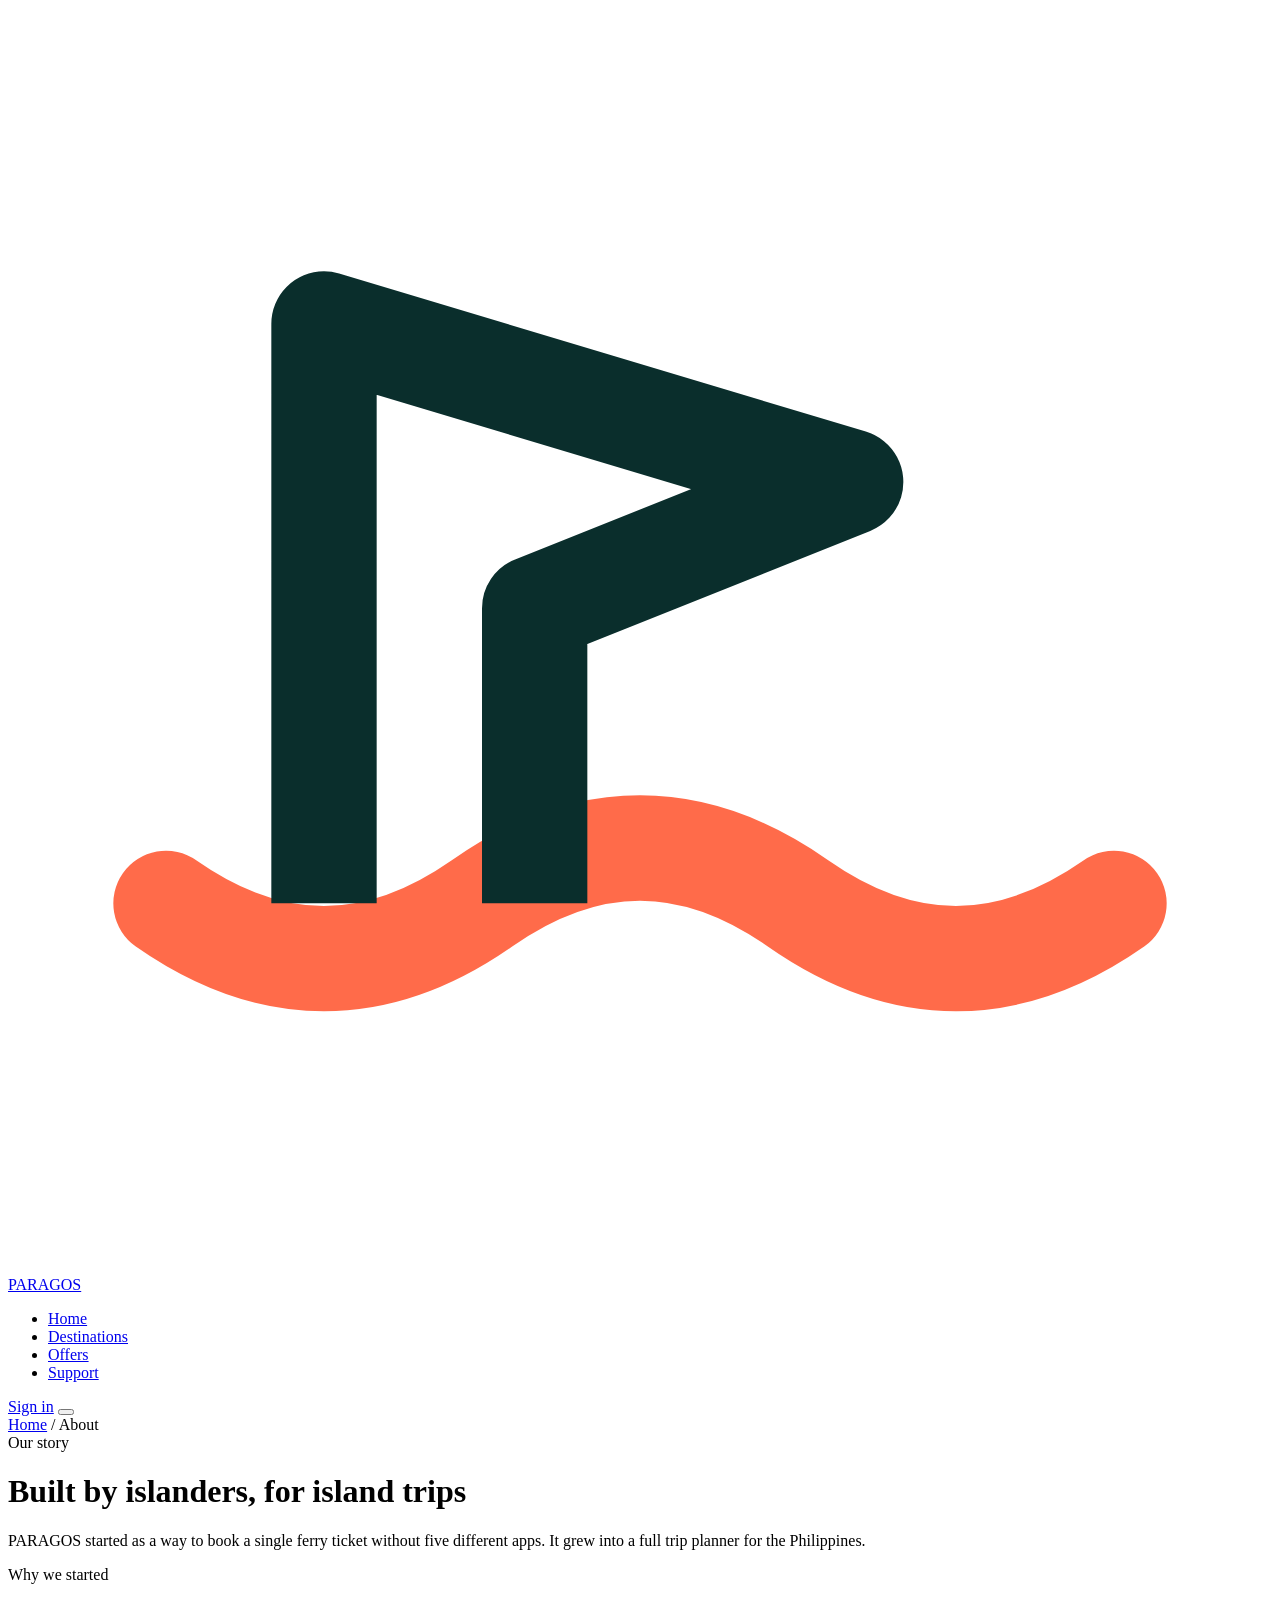
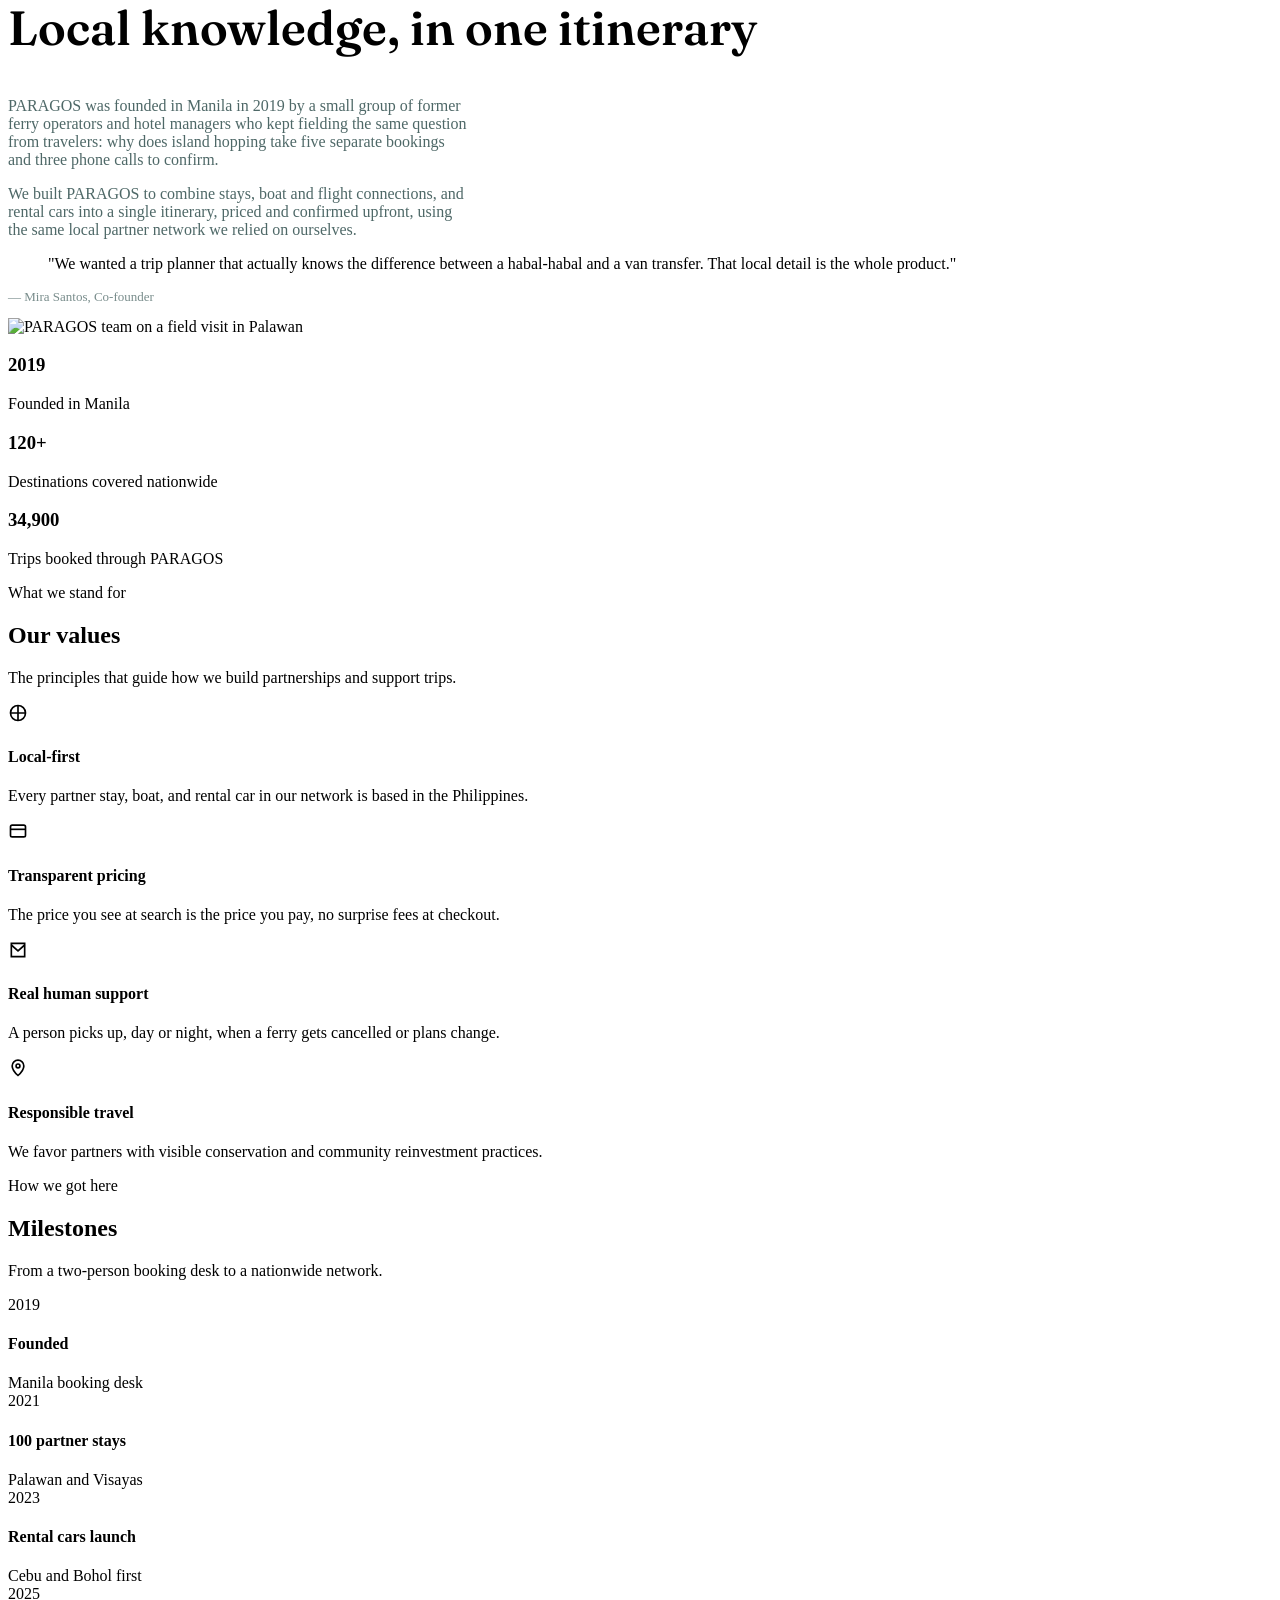
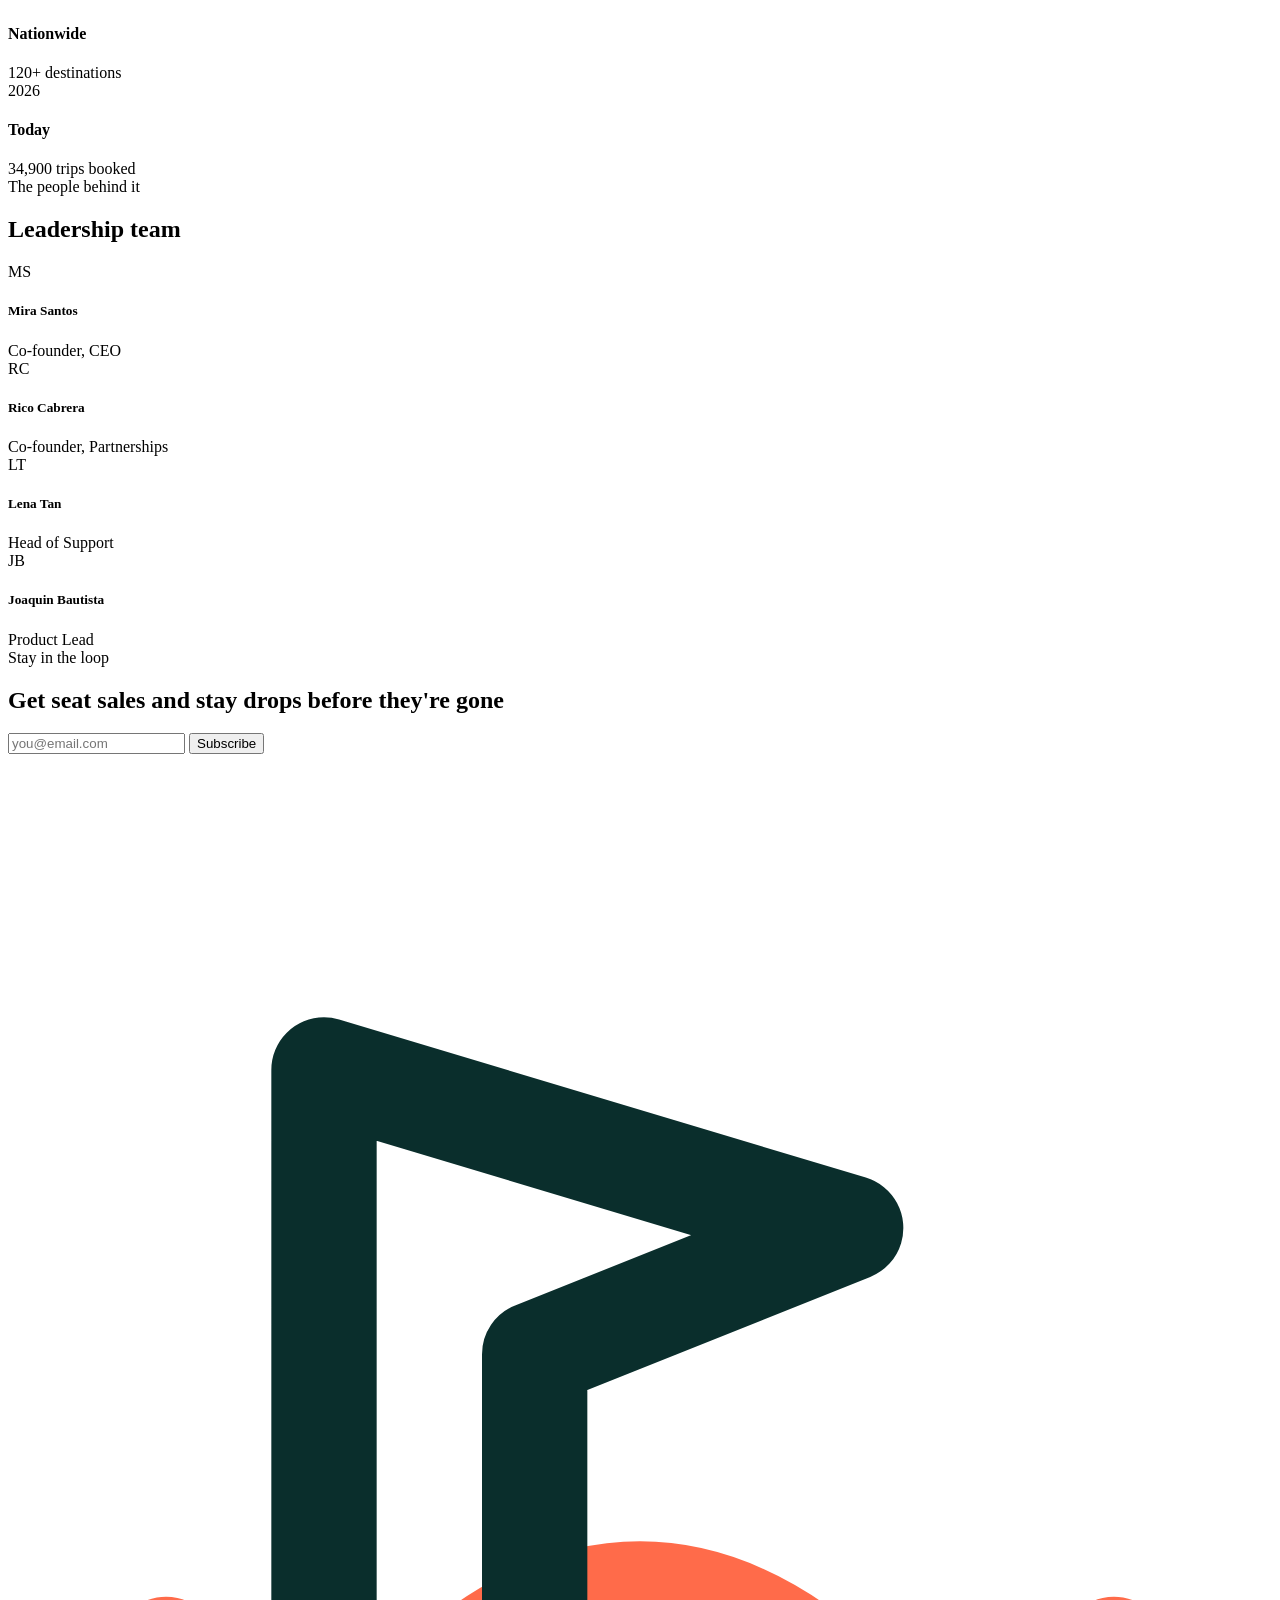
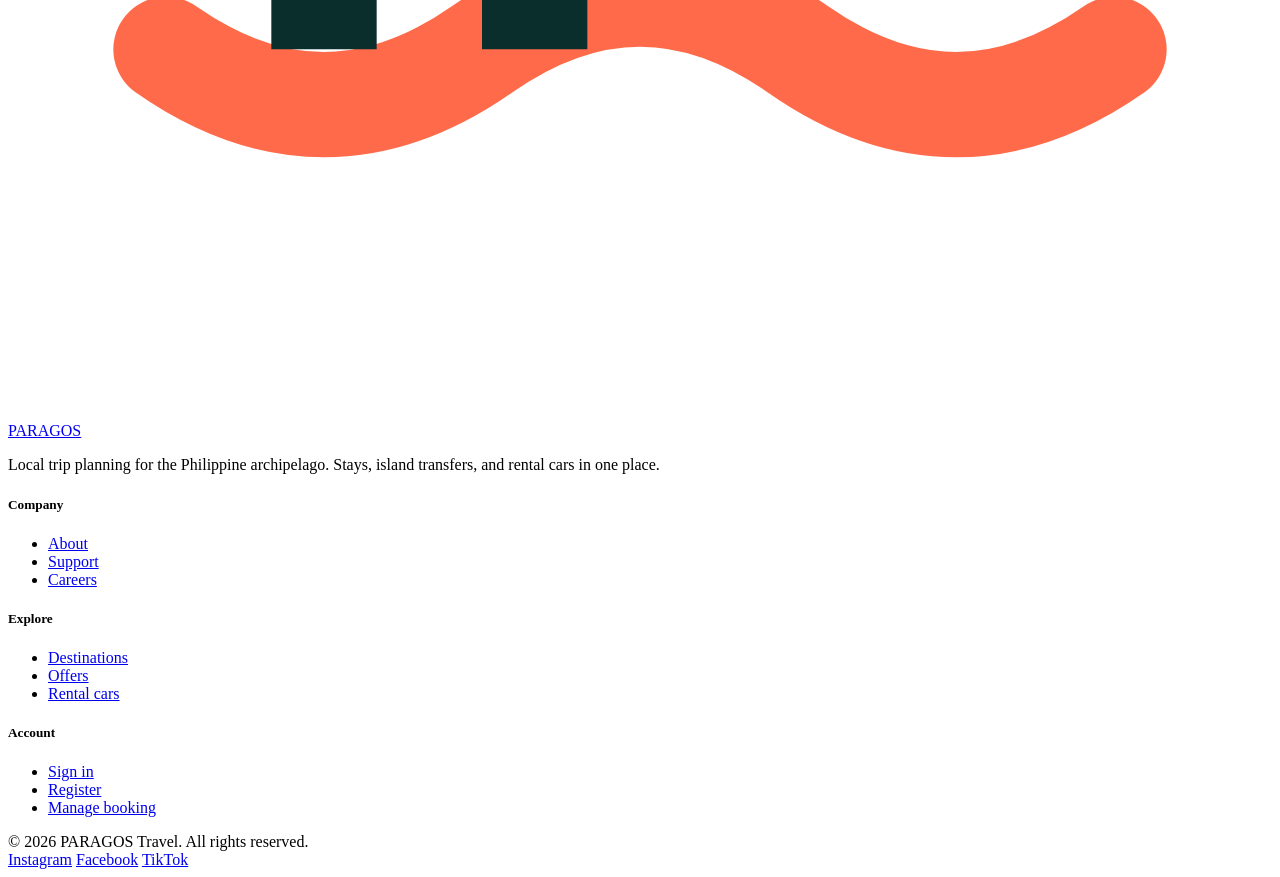
==== about.html @ a64292ff "Add files via upload" ====
<!DOCTYPE html>
<html lang="en">
<head>
<meta charset="UTF-8">
<meta name="viewport" content="width=device-width, initial-scale=1.0">
<title>About — PARAGOS</title>
<link rel="preconnect" href="https://fonts.googleapis.com">
<link rel="preconnect" href="https://fonts.gstatic.com" crossorigin>
<link href="https://fonts.googleapis.com/css2?family=Fraunces:ital,wght@0,400;0,600;0,900;1,500&family=Inter:wght@400;500;600;700&family=IBM+Plex+Mono:wght@400;500&display=swap" rel="stylesheet">
<link rel="stylesheet" href="assets/style.css">
<link rel="stylesheet" href="assets/pages.css">
</head>
<body>

<nav class="navbar">
  <a href="index.html" class="logo">
    <svg viewBox="0 0 24 24" fill="none"><path d="M3 17c2 1.4 4 1.4 6 0s4-1.4 6 0 4 1.4 6 0" stroke="#FF6B4A" stroke-width="2" stroke-linecap="round"/><path d="M6 17V6l10 3-6 2.4V17" stroke="#0A2E2C" stroke-width="2" stroke-linejoin="round"/></svg>
    PARAGOS
  </a>
  <ul class="nav-links">
    <li><a href="index.html">Home</a></li>
    <li><a href="destinations.html">Destinations</a></li>
    <li><a href="offers.html">Offers</a></li>
    <li><a href="support.html">Support</a></li>
  </ul>
  <div class="nav-cta">
    <a href="signin.html" class="btn btn-ghost">Sign in</a>
    <button class="nav-toggle" aria-label="Open menu"><span></span><span></span><span></span></button>
  </div>
</nav>

<header class="page-header">
  <div class="page-header-inner">
    <div class="breadcrumb"><a href="index.html">Home</a> / About</div>
    <div class="eyebrow">Our story</div>
    <h1>Built by islanders, for island trips</h1>
    <p>PARAGOS started as a way to book a single ferry ticket without five different apps. It grew into a full trip planner for the Philippines.</p>
  </div>
</header>

<section class="section">
  <div class="split">
    <div>
      <div class="eyebrow">Why we started</div>
      <h2 style="font-family:'Fraunces',serif;font-weight:600;font-size:clamp(32px,4vw,48px);margin-top:14px;">Local knowledge, in one itinerary</h2>
      <p style="margin-top:16px;color:rgba(10,46,44,0.72);max-width:460px;">PARAGOS was founded in Manila in 2019 by a small group of former ferry operators and hotel managers who kept fielding the same question from travelers: why does island hopping take five separate bookings and three phone calls to confirm.</p>
      <p style="margin-top:14px;color:rgba(10,46,44,0.72);max-width:460px;">We built PARAGOS to combine stays, boat and flight connections, and rental cars into a single itinerary, priced and confirmed upfront, using the same local partner network we relied on ourselves.</p>
      <blockquote class="story-quote">"We wanted a trip planner that actually knows the difference between a habal-habal and a van transfer. That local detail is the whole product."</blockquote>
      <p style="margin-top:14px;font-size:13px;color:rgba(10,46,44,0.55);">— Mira Santos, Co-founder</p>
    </div>
    <img src="https://picsum.photos/seed/paragos-team/700/850" alt="PARAGOS team on a field visit in Palawan">
  </div>
</section>

<section class="stats-strip">
  <div class="stat"><h3>2019</h3><p>Founded in Manila</p></div>
  <div class="stat"><h3>120+</h3><p>Destinations covered nationwide</p></div>
  <div class="stat"><h3>34,900</h3><p>Trips booked through PARAGOS</p></div>
</section>

<section class="section">
  <div class="section-head">
    <div class="eyebrow">What we stand for</div>
    <h2>Our values</h2>
    <p>The principles that guide how we build partnerships and support trips.</p>
  </div>
  <div class="support-grid">
    <div class="support-card">
      <div class="icon"><svg width="20" height="20" viewBox="0 0 24 24" fill="none"><circle cx="12" cy="12" r="9" stroke="currentColor" stroke-width="2"/><path d="M12 3v18M3 12h18" stroke="currentColor" stroke-width="2"/></svg></div>
      <h4>Local-first</h4>
      <p>Every partner stay, boat, and rental car in our network is based in the Philippines.</p>
    </div>
    <div class="support-card">
      <div class="icon"><svg width="20" height="20" viewBox="0 0 24 24" fill="none"><rect x="3" y="5" width="18" height="14" rx="2" stroke="currentColor" stroke-width="2"/><path d="M3 10h18" stroke="currentColor" stroke-width="2"/></svg></div>
      <h4>Transparent pricing</h4>
      <p>The price you see at search is the price you pay, no surprise fees at checkout.</p>
    </div>
    <div class="support-card">
      <div class="icon"><svg width="20" height="20" viewBox="0 0 24 24" fill="none"><path d="M4 4h16v16H4V4Z" stroke="currentColor" stroke-width="2"/><path d="M4 6l8 7 8-7" stroke="currentColor" stroke-width="2"/></svg></div>
      <h4>Real human support</h4>
      <p>A person picks up, day or night, when a ferry gets cancelled or plans change.</p>
    </div>
    <div class="support-card">
      <div class="icon"><svg width="20" height="20" viewBox="0 0 24 24" fill="none"><path d="M12 21s7-6.3 7-11.5A7 7 0 0 0 5 9.5C5 14.7 12 21 12 21Z" stroke="currentColor" stroke-width="2"/><circle cx="12" cy="9.5" r="2.3" stroke="currentColor" stroke-width="2"/></svg></div>
      <h4>Responsible travel</h4>
      <p>We favor partners with visible conservation and community reinvestment practices.</p>
    </div>
  </div>
</section>

<section class="section route-section">
  <div class="section-head">
    <div class="eyebrow">How we got here</div>
    <h2>Milestones</h2>
    <p>From a two-person booking desk to a nationwide network.</p>
  </div>
  <div class="route-strip">
    <div class="route-stop">
      <span class="code">2019</span>
      <div class="route-dot"></div>
      <h4>Founded</h4>
      <span>Manila booking desk</span>
    </div>
    <div class="route-line"></div>
    <div class="route-stop">
      <span class="code">2021</span>
      <div class="route-dot"></div>
      <h4>100 partner stays</h4>
      <span>Palawan and Visayas</span>
    </div>
    <div class="route-line"></div>
    <div class="route-stop">
      <span class="code">2023</span>
      <div class="route-dot"></div>
      <h4>Rental cars launch</h4>
      <span>Cebu and Bohol first</span>
    </div>
    <div class="route-line"></div>
    <div class="route-stop">
      <span class="code">2025</span>
      <div class="route-dot"></div>
      <h4>Nationwide</h4>
      <span>120+ destinations</span>
    </div>
    <div class="route-line"></div>
    <div class="route-stop">
      <span class="code">2026</span>
      <div class="route-dot"></div>
      <h4>Today</h4>
      <span>34,900 trips booked</span>
    </div>
  </div>
</section>

<section class="section">
  <div class="section-head">
    <div class="eyebrow">The people behind it</div>
    <h2>Leadership team</h2>
  </div>
  <div class="team-grid">
    <div class="team-card">
      <div class="team-avatar">MS</div>
      <h5>Mira Santos</h5>
      <span>Co-founder, CEO</span>
    </div>
    <div class="team-card">
      <div class="team-avatar">RC</div>
      <h5>Rico Cabrera</h5>
      <span>Co-founder, Partnerships</span>
    </div>
    <div class="team-card">
      <div class="team-avatar">LT</div>
      <h5>Lena Tan</h5>
      <span>Head of Support</span>
    </div>
    <div class="team-card">
      <div class="team-avatar">JB</div>
      <h5>Joaquin Bautista</h5>
      <span>Product Lead</span>
    </div>
  </div>
</section>

<section class="section" style="padding-top:0;">
  <div class="newsletter">
    <div class="eyebrow">Stay in the loop</div>
    <h2>Get seat sales and stay drops before they're gone</h2>
    <form class="newsletter-form">
      <input type="email" placeholder="you@email.com" required>
      <button class="btn btn-coral" type="submit">Subscribe</button>
    </form>
  </div>
</section>

<footer>
  <div class="footer-top">
    <div class="footer-brand">
      <a href="index.html" class="logo">
        <svg viewBox="0 0 24 24" fill="none"><path d="M3 17c2 1.4 4 1.4 6 0s4-1.4 6 0 4 1.4 6 0" stroke="#FF6B4A" stroke-width="2" stroke-linecap="round"/><path d="M6 17V6l10 3-6 2.4V17" stroke="#0A2E2C" stroke-width="2" stroke-linejoin="round"/></svg>
        PARAGOS
      </a>
      <p>Local trip planning for the Philippine archipelago. Stays, island transfers, and rental cars in one place.</p>
    </div>
    <div class="footer-col">
      <h5>Company</h5>
      <ul>
        <li><a href="about.html">About</a></li>
        <li><a href="support.html">Support</a></li>
        <li><a href="#">Careers</a></li>
      </ul>
    </div>
    <div class="footer-col">
      <h5>Explore</h5>
      <ul>
        <li><a href="destinations.html">Destinations</a></li>
        <li><a href="offers.html">Offers</a></li>
        <li><a href="#">Rental cars</a></li>
      </ul>
    </div>
    <div class="footer-col">
      <h5>Account</h5>
      <ul>
        <li><a href="signin.html">Sign in</a></li>
        <li><a href="register.html">Register</a></li>
        <li><a href="#">Manage booking</a></li>
      </ul>
    </div>
  </div>
  <div class="footer-bottom">
    <span>© 2026 PARAGOS Travel. All rights reserved.</span>
    <div class="socials">
      <a href="#">Instagram</a>
      <a href="#">Facebook</a>
      <a href="#">TikTok</a>
    </div>
  </div>
</footer>

<script src="assets/main.js"></script>

</body>
</html>
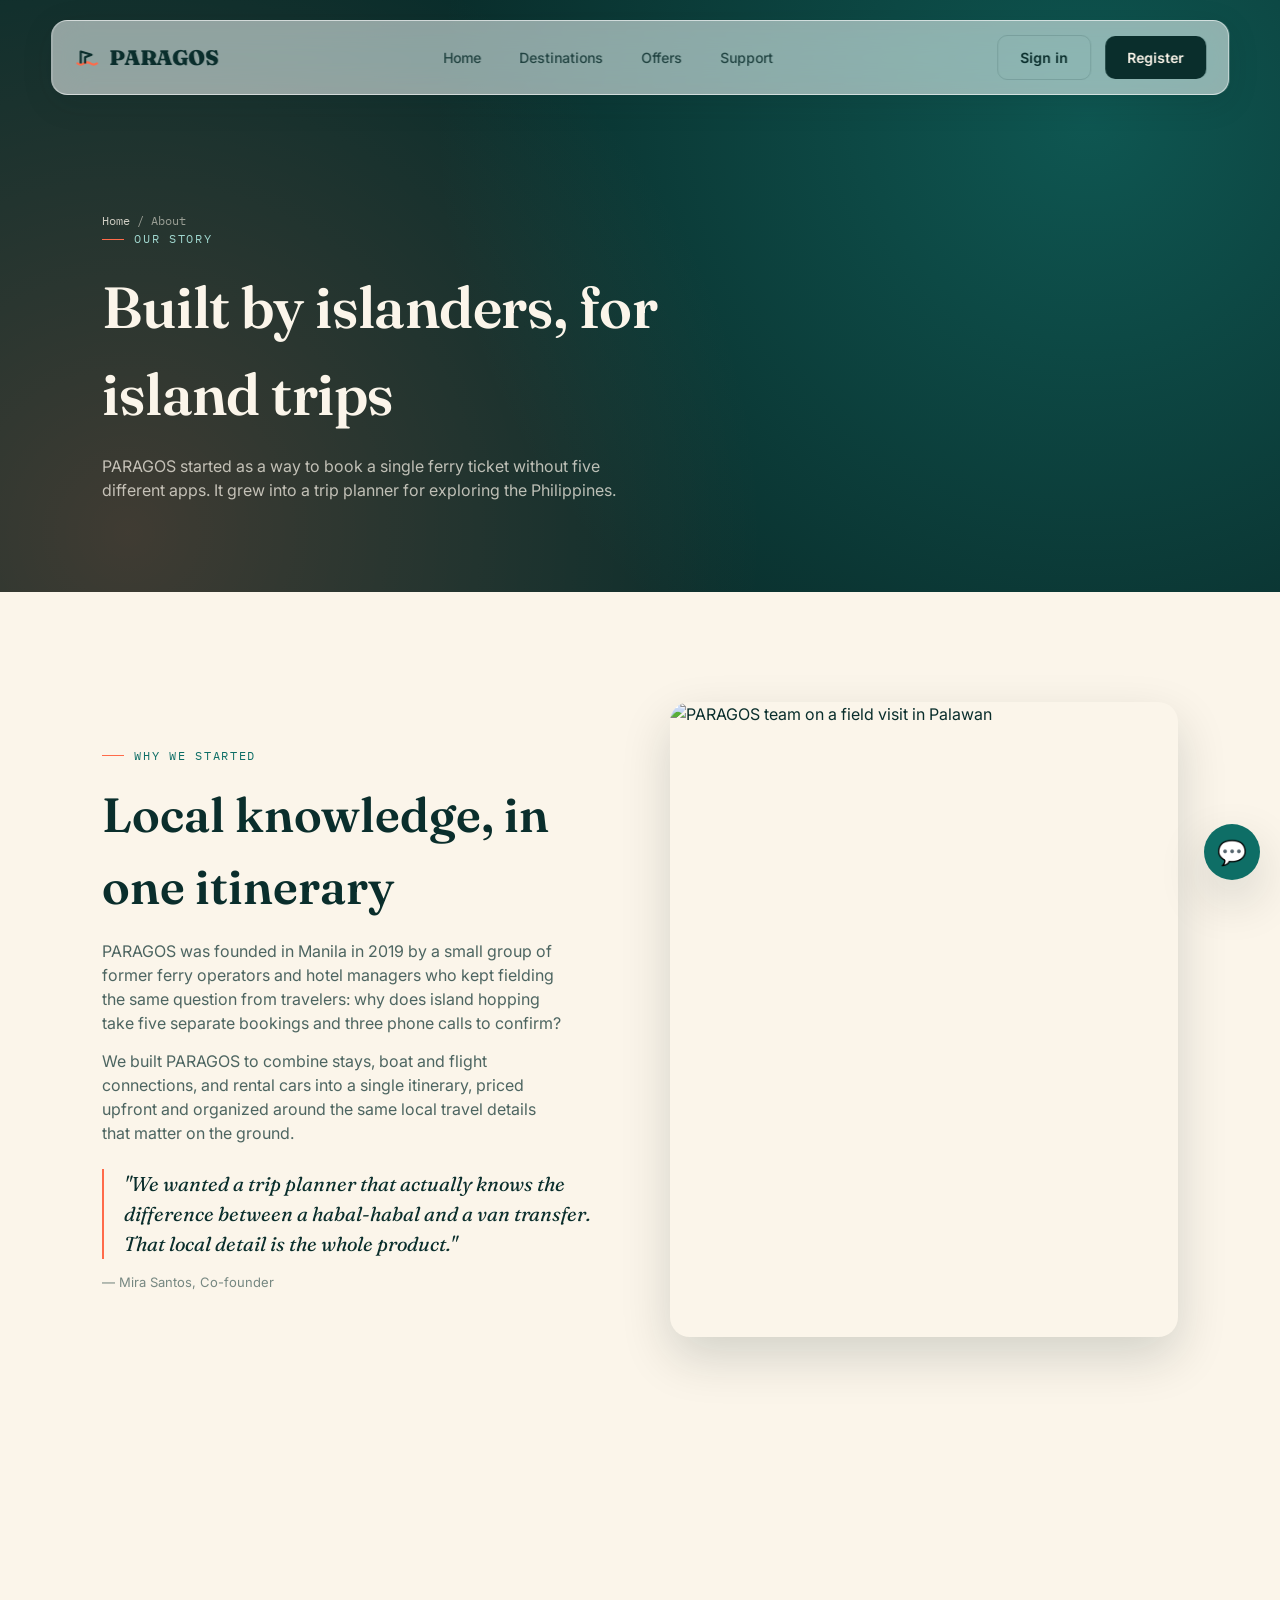
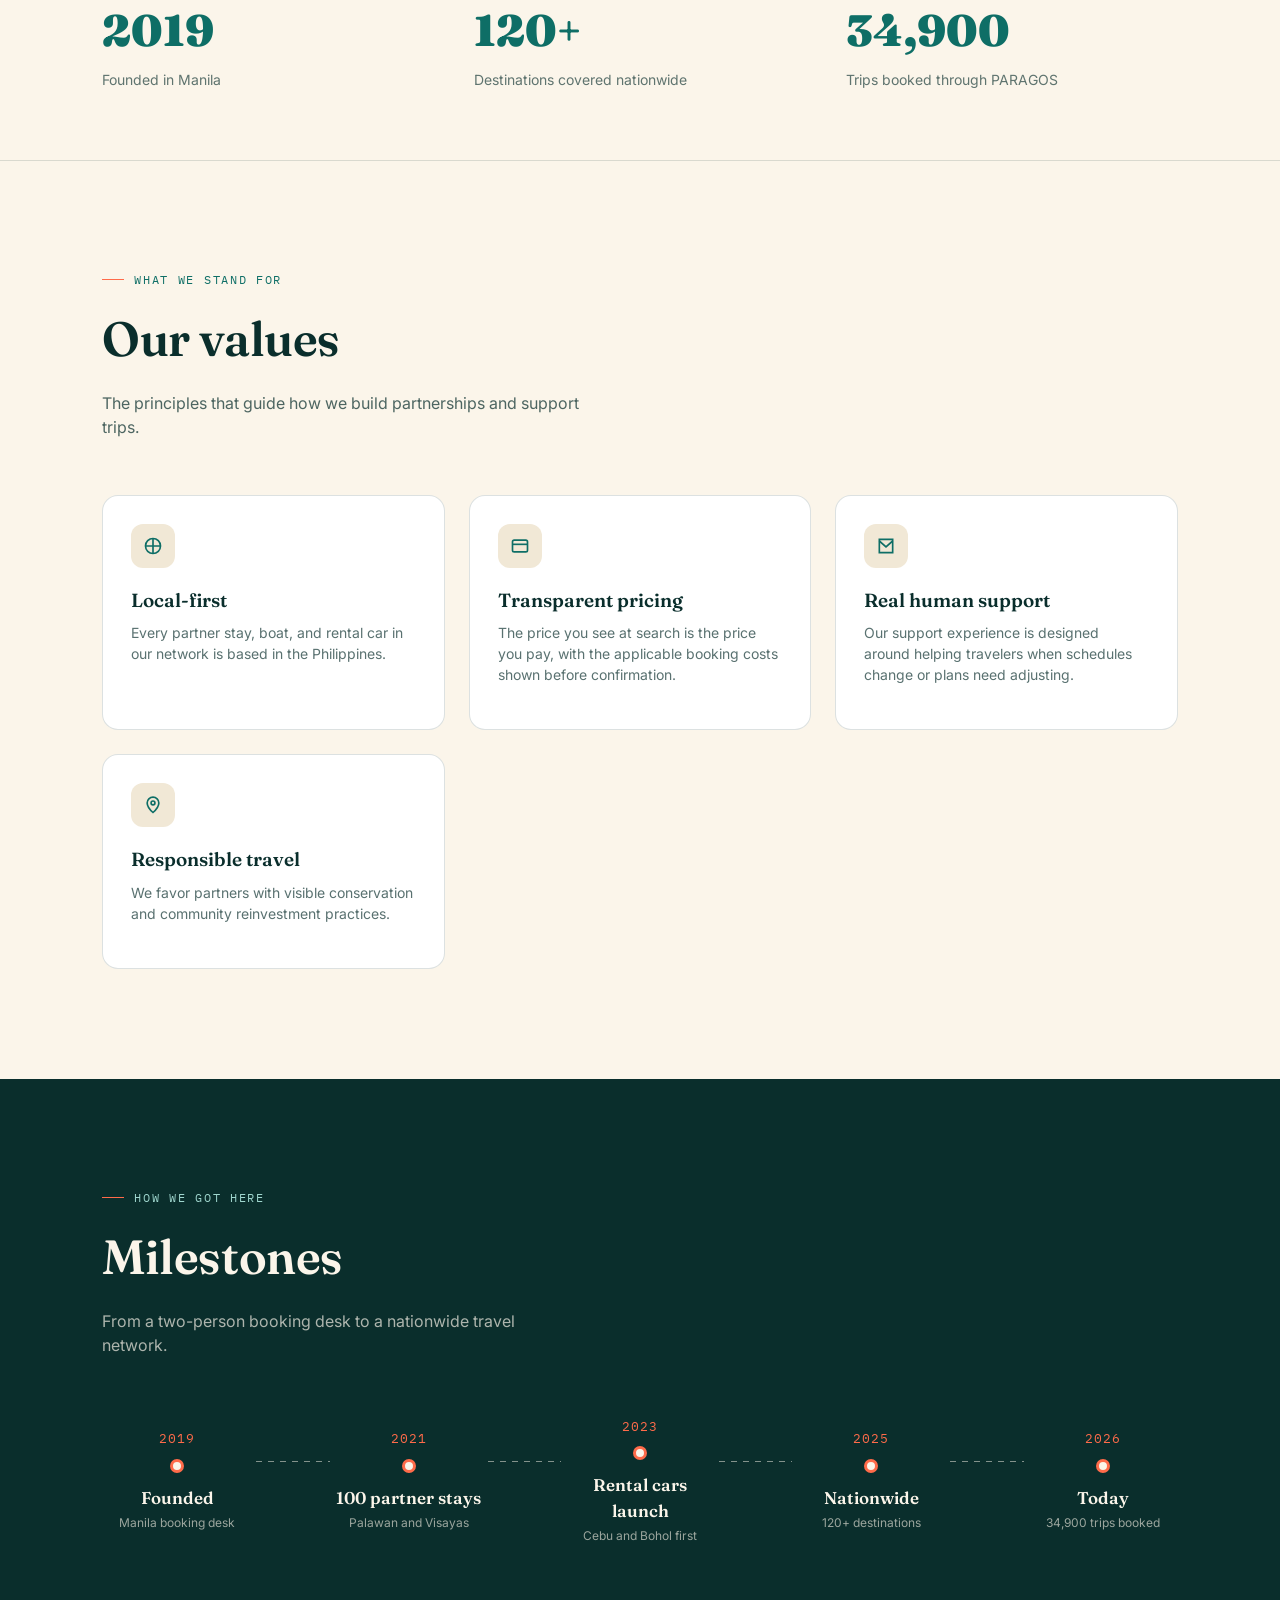
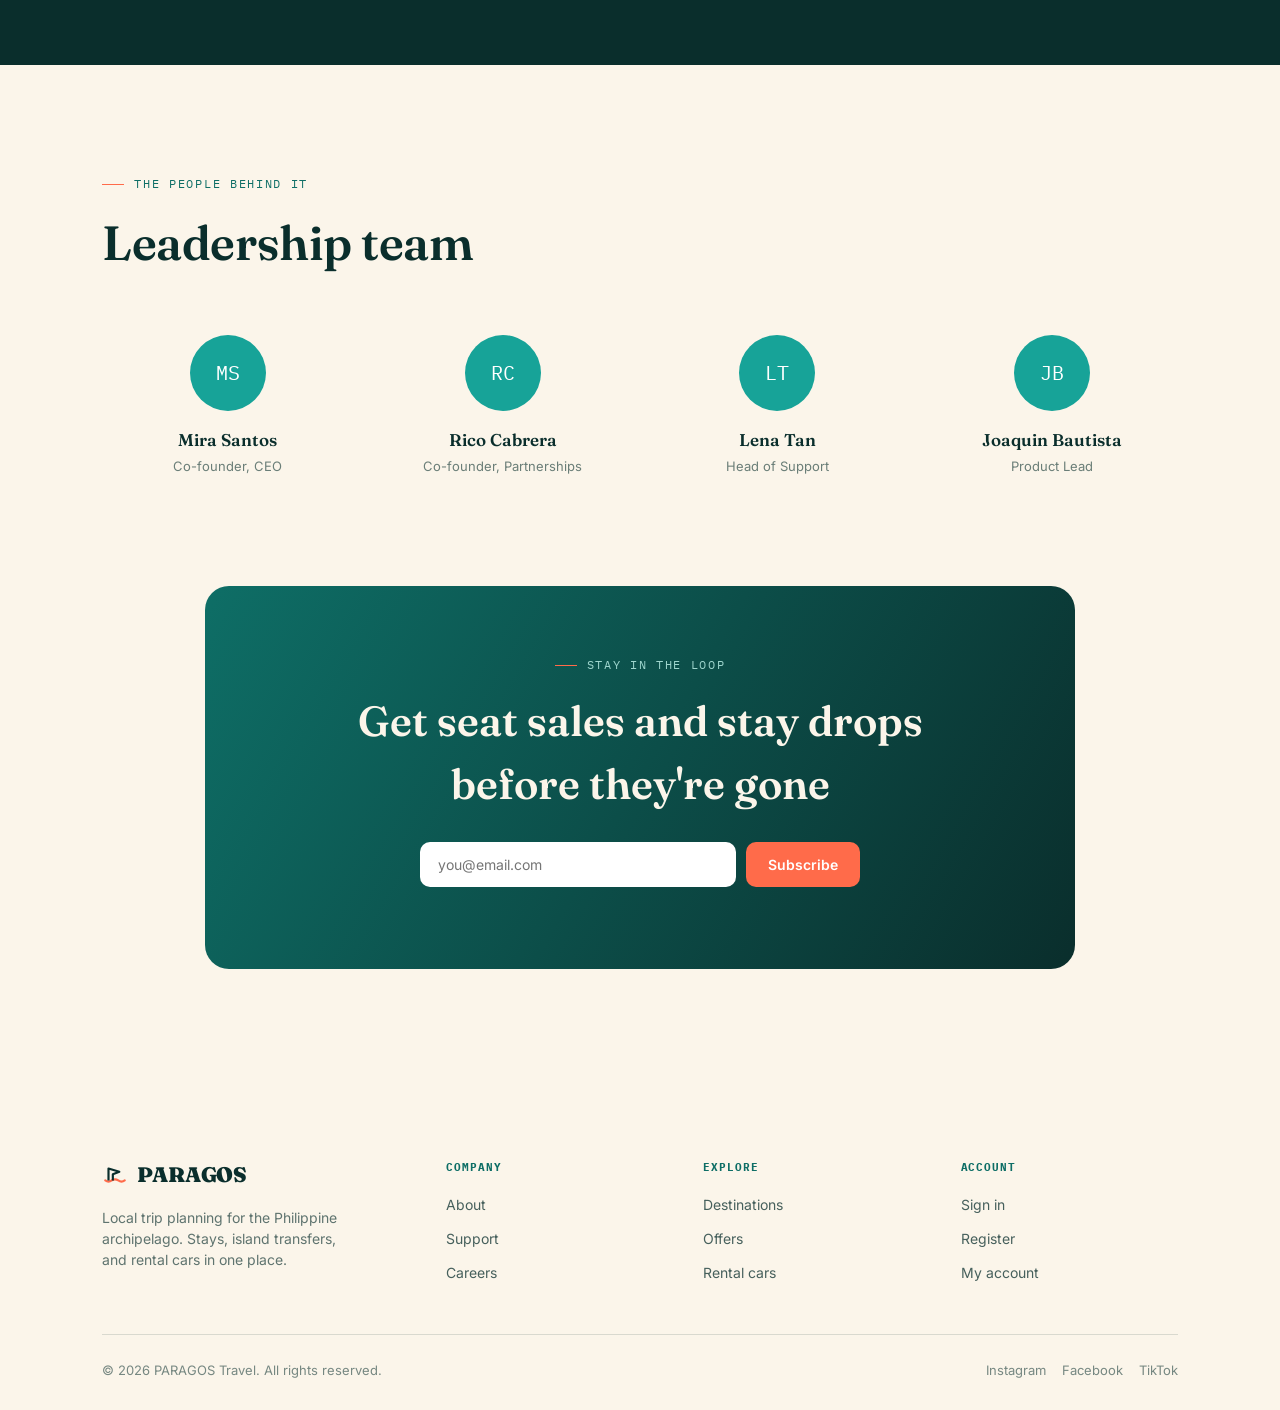
==== commit c55ad288: "AI integration" ====
--- a/about.html
+++ b/about.html
@@ -4,87 +4,180 @@
 <meta charset="UTF-8">
 <meta name="viewport" content="width=device-width, initial-scale=1.0">
 <title>About — PARAGOS</title>
+
 <link rel="preconnect" href="https://fonts.googleapis.com">
 <link rel="preconnect" href="https://fonts.gstatic.com" crossorigin>
 <link href="https://fonts.googleapis.com/css2?family=Fraunces:ital,wght@0,400;0,600;0,900;1,500&family=Inter:wght@400;500;600;700&family=IBM+Plex+Mono:wght@400;500&display=swap" rel="stylesheet">
+
 <link rel="stylesheet" href="assets/style.css">
 <link rel="stylesheet" href="assets/pages.css">
 </head>
+
 <body>
 
-<nav class="navbar">
-  <a href="index.html" class="logo">
-    <svg viewBox="0 0 24 24" fill="none"><path d="M3 17c2 1.4 4 1.4 6 0s4-1.4 6 0 4 1.4 6 0" stroke="#FF6B4A" stroke-width="2" stroke-linecap="round"/><path d="M6 17V6l10 3-6 2.4V17" stroke="#0A2E2C" stroke-width="2" stroke-linejoin="round"/></svg>
-    PARAGOS
-  </a>
-  <ul class="nav-links">
-    <li><a href="index.html">Home</a></li>
-    <li><a href="destinations.html">Destinations</a></li>
-    <li><a href="offers.html">Offers</a></li>
-    <li><a href="support.html">Support</a></li>
-  </ul>
-  <div class="nav-cta">
-    <a href="signin.html" class="btn btn-ghost">Sign in</a>
-    <button class="nav-toggle" aria-label="Open menu"><span></span><span></span><span></span></button>
-  </div>
-</nav>
+<nav class="navbar" id="siteNav" aria-label="Main navigation"></nav>
 
 <header class="page-header">
   <div class="page-header-inner">
-    <div class="breadcrumb"><a href="index.html">Home</a> / About</div>
+    <div class="breadcrumb">
+      <a href="index.html">Home</a> / About
+    </div>
+
     <div class="eyebrow">Our story</div>
+
     <h1>Built by islanders, for island trips</h1>
-    <p>PARAGOS started as a way to book a single ferry ticket without five different apps. It grew into a full trip planner for the Philippines.</p>
+
+    <p>
+      PARAGOS started as a way to book a single ferry ticket without five
+      different apps. It grew into a trip planner for exploring the Philippines.
+    </p>
   </div>
 </header>
 
 <section class="section">
   <div class="split">
+
     <div>
       <div class="eyebrow">Why we started</div>
-      <h2 style="font-family:'Fraunces',serif;font-weight:600;font-size:clamp(32px,4vw,48px);margin-top:14px;">Local knowledge, in one itinerary</h2>
-      <p style="margin-top:16px;color:rgba(10,46,44,0.72);max-width:460px;">PARAGOS was founded in Manila in 2019 by a small group of former ferry operators and hotel managers who kept fielding the same question from travelers: why does island hopping take five separate bookings and three phone calls to confirm.</p>
-      <p style="margin-top:14px;color:rgba(10,46,44,0.72);max-width:460px;">We built PARAGOS to combine stays, boat and flight connections, and rental cars into a single itinerary, priced and confirmed upfront, using the same local partner network we relied on ourselves.</p>
-      <blockquote class="story-quote">"We wanted a trip planner that actually knows the difference between a habal-habal and a van transfer. That local detail is the whole product."</blockquote>
-      <p style="margin-top:14px;font-size:13px;color:rgba(10,46,44,0.55);">— Mira Santos, Co-founder</p>
-    </div>
-    <img src="https://picsum.photos/seed/paragos-team/700/850" alt="PARAGOS team on a field visit in Palawan">
-  </div>
-</section>
-
-<section class="stats-strip">
-  <div class="stat"><h3>2019</h3><p>Founded in Manila</p></div>
-  <div class="stat"><h3>120+</h3><p>Destinations covered nationwide</p></div>
-  <div class="stat"><h3>34,900</h3><p>Trips booked through PARAGOS</p></div>
+
+      <h2 style="font-family:'Fraunces',serif;font-weight:600;font-size:clamp(32px,4vw,48px);margin-top:14px;">
+        Local knowledge, in one itinerary
+      </h2>
+
+      <p style="margin-top:16px;color:rgba(10,46,44,0.72);max-width:460px;">
+        PARAGOS was founded in Manila in 2019 by a small group of former ferry
+        operators and hotel managers who kept fielding the same question from
+        travelers: why does island hopping take five separate bookings and
+        three phone calls to confirm?
+      </p>
+
+      <p style="margin-top:14px;color:rgba(10,46,44,0.72);max-width:460px;">
+        We built PARAGOS to combine stays, boat and flight connections, and
+        rental cars into a single itinerary, priced upfront and organized
+        around the same local travel details that matter on the ground.
+      </p>
+
+      <blockquote class="story-quote">
+        "We wanted a trip planner that actually knows the difference between
+        a habal-habal and a van transfer. That local detail is the whole product."
+      </blockquote>
+
+      <p style="margin-top:14px;font-size:13px;color:rgba(10,46,44,0.55);">
+        — Mira Santos, Co-founder
+      </p>
+    </div>
+
+    <img
+      src="https://picsum.photos/seed/paragos-team/700/850"
+      alt="PARAGOS team on a field visit in Palawan"
+      loading="lazy"
+    >
+
+  </div>
+</section>
+
+<section class="stats-strip" aria-label="PARAGOS statistics">
+  <div class="stat">
+    <h3>2019</h3>
+    <p>Founded in Manila</p>
+  </div>
+
+  <div class="stat">
+    <h3>120+</h3>
+    <p>Destinations covered nationwide</p>
+  </div>
+
+  <div class="stat">
+    <h3>34,900</h3>
+    <p>Trips booked through PARAGOS</p>
+  </div>
 </section>
 
 <section class="section">
   <div class="section-head">
     <div class="eyebrow">What we stand for</div>
     <h2>Our values</h2>
-    <p>The principles that guide how we build partnerships and support trips.</p>
-  </div>
+    <p>
+      The principles that guide how we build partnerships and support trips.
+    </p>
+  </div>
+
   <div class="support-grid">
+
     <div class="support-card">
-      <div class="icon"><svg width="20" height="20" viewBox="0 0 24 24" fill="none"><circle cx="12" cy="12" r="9" stroke="currentColor" stroke-width="2"/><path d="M12 3v18M3 12h18" stroke="currentColor" stroke-width="2"/></svg></div>
+      <div class="icon" aria-hidden="true">
+        <svg width="20" height="20" viewBox="0 0 24 24" fill="none">
+          <circle cx="12" cy="12" r="9" stroke="currentColor" stroke-width="2"/>
+          <path d="M12 3v18M3 12h18" stroke="currentColor" stroke-width="2"/>
+        </svg>
+      </div>
+
       <h4>Local-first</h4>
-      <p>Every partner stay, boat, and rental car in our network is based in the Philippines.</p>
-    </div>
+
+      <p>
+        Every partner stay, boat, and rental car in our network is based in
+        the Philippines.
+      </p>
+    </div>
+
     <div class="support-card">
-      <div class="icon"><svg width="20" height="20" viewBox="0 0 24 24" fill="none"><rect x="3" y="5" width="18" height="14" rx="2" stroke="currentColor" stroke-width="2"/><path d="M3 10h18" stroke="currentColor" stroke-width="2"/></svg></div>
+      <div class="icon" aria-hidden="true">
+        <svg width="20" height="20" viewBox="0 0 24 24" fill="none">
+          <rect x="3" y="5" width="18" height="14" rx="2"
+                stroke="currentColor"
+                stroke-width="2"/>
+          <path d="M3 10h18" stroke="currentColor" stroke-width="2"/>
+        </svg>
+      </div>
+
       <h4>Transparent pricing</h4>
-      <p>The price you see at search is the price you pay, no surprise fees at checkout.</p>
-    </div>
+
+      <p>
+        The price you see at search is the price you pay, with the applicable
+        booking costs shown before confirmation.
+      </p>
+    </div>
+
     <div class="support-card">
-      <div class="icon"><svg width="20" height="20" viewBox="0 0 24 24" fill="none"><path d="M4 4h16v16H4V4Z" stroke="currentColor" stroke-width="2"/><path d="M4 6l8 7 8-7" stroke="currentColor" stroke-width="2"/></svg></div>
+      <div class="icon" aria-hidden="true">
+        <svg width="20" height="20" viewBox="0 0 24 24" fill="none">
+          <path d="M4 4h16v16H4V4Z"
+                stroke="currentColor"
+                stroke-width="2"/>
+          <path d="M4 6l8 7 8-7"
+                stroke="currentColor"
+                stroke-width="2"/>
+        </svg>
+      </div>
+
       <h4>Real human support</h4>
-      <p>A person picks up, day or night, when a ferry gets cancelled or plans change.</p>
-    </div>
+
+      <p>
+        Our support experience is designed around helping travelers when
+        schedules change or plans need adjusting.
+      </p>
+    </div>
+
     <div class="support-card">
-      <div class="icon"><svg width="20" height="20" viewBox="0 0 24 24" fill="none"><path d="M12 21s7-6.3 7-11.5A7 7 0 0 0 5 9.5C5 14.7 12 21 12 21Z" stroke="currentColor" stroke-width="2"/><circle cx="12" cy="9.5" r="2.3" stroke="currentColor" stroke-width="2"/></svg></div>
+      <div class="icon" aria-hidden="true">
+        <svg width="20" height="20" viewBox="0 0 24 24" fill="none">
+          <path d="M12 21s7-6.3 7-11.5A7 7 0 0 0 5 9.5C5 14.7 12 21 12 21Z"
+                stroke="currentColor"
+                stroke-width="2"/>
+          <circle cx="12" cy="9.5" r="2.3"
+                  stroke="currentColor"
+                  stroke-width="2"/>
+        </svg>
+      </div>
+
       <h4>Responsible travel</h4>
-      <p>We favor partners with visible conservation and community reinvestment practices.</p>
-    </div>
+
+      <p>
+        We favor partners with visible conservation and community
+        reinvestment practices.
+      </p>
+    </div>
+
   </div>
 </section>
 
@@ -92,43 +185,56 @@
   <div class="section-head">
     <div class="eyebrow">How we got here</div>
     <h2>Milestones</h2>
-    <p>From a two-person booking desk to a nationwide network.</p>
-  </div>
+    <p>
+      From a two-person booking desk to a nationwide travel network.
+    </p>
+  </div>
+
   <div class="route-strip">
+
     <div class="route-stop">
       <span class="code">2019</span>
       <div class="route-dot"></div>
       <h4>Founded</h4>
       <span>Manila booking desk</span>
     </div>
+
     <div class="route-line"></div>
+
     <div class="route-stop">
       <span class="code">2021</span>
       <div class="route-dot"></div>
       <h4>100 partner stays</h4>
       <span>Palawan and Visayas</span>
     </div>
+
     <div class="route-line"></div>
+
     <div class="route-stop">
       <span class="code">2023</span>
       <div class="route-dot"></div>
       <h4>Rental cars launch</h4>
       <span>Cebu and Bohol first</span>
     </div>
+
     <div class="route-line"></div>
+
     <div class="route-stop">
       <span class="code">2025</span>
       <div class="route-dot"></div>
       <h4>Nationwide</h4>
       <span>120+ destinations</span>
     </div>
+
     <div class="route-line"></div>
+
     <div class="route-stop">
       <span class="code">2026</span>
       <div class="route-dot"></div>
       <h4>Today</h4>
       <span>34,900 trips booked</span>
     </div>
+
   </div>
 </section>
 
@@ -137,86 +243,217 @@
     <div class="eyebrow">The people behind it</div>
     <h2>Leadership team</h2>
   </div>
+
   <div class="team-grid">
+
     <div class="team-card">
       <div class="team-avatar">MS</div>
       <h5>Mira Santos</h5>
       <span>Co-founder, CEO</span>
     </div>
+
     <div class="team-card">
       <div class="team-avatar">RC</div>
       <h5>Rico Cabrera</h5>
       <span>Co-founder, Partnerships</span>
     </div>
+
     <div class="team-card">
       <div class="team-avatar">LT</div>
       <h5>Lena Tan</h5>
       <span>Head of Support</span>
     </div>
+
     <div class="team-card">
       <div class="team-avatar">JB</div>
       <h5>Joaquin Bautista</h5>
       <span>Product Lead</span>
     </div>
+
   </div>
 </section>
 
 <section class="section" style="padding-top:0;">
   <div class="newsletter">
+
     <div class="eyebrow">Stay in the loop</div>
-    <h2>Get seat sales and stay drops before they're gone</h2>
-    <form class="newsletter-form">
-      <input type="email" placeholder="you@email.com" required>
-      <button class="btn btn-coral" type="submit">Subscribe</button>
+
+    <h2>
+      Get seat sales and stay drops before they're gone
+    </h2>
+
+    <form class="newsletter-form" id="aboutNewsletterForm">
+      <input
+        id="aboutNewsletterEmail"
+        type="email"
+        placeholder="you@email.com"
+        autocomplete="email"
+        required
+      >
+
+      <button class="btn btn-coral" type="submit">
+        Subscribe
+      </button>
     </form>
+
+    <p
+      id="aboutNewsletterMessage"
+      aria-live="polite"
+      style="margin-top:12px;font-size:13px;color:rgba(10,46,44,0.65);"
+    ></p>
+
   </div>
 </section>
 
 <footer>
   <div class="footer-top">
+
     <div class="footer-brand">
-      <a href="index.html" class="logo">
-        <svg viewBox="0 0 24 24" fill="none"><path d="M3 17c2 1.4 4 1.4 6 0s4-1.4 6 0 4 1.4 6 0" stroke="#FF6B4A" stroke-width="2" stroke-linecap="round"/><path d="M6 17V6l10 3-6 2.4V17" stroke="#0A2E2C" stroke-width="2" stroke-linejoin="round"/></svg>
+      <a href="index.html" class="logo" aria-label="PARAGOS home">
+        <svg viewBox="0 0 24 24" fill="none" aria-hidden="true">
+          <path d="M3 17c2 1.4 4 1.4 6 0s4-1.4 6 0 4 1.4 6 0"
+                stroke="#FF6B4A"
+                stroke-width="2"
+                stroke-linecap="round"/>
+          <path d="M6 17V6l10 3-6 2.4V17"
+                stroke="#0A2E2C"
+                stroke-width="2"
+                stroke-linejoin="round"/>
+        </svg>
         PARAGOS
       </a>
-      <p>Local trip planning for the Philippine archipelago. Stays, island transfers, and rental cars in one place.</p>
-    </div>
+
+      <p>
+        Local trip planning for the Philippine archipelago. Stays, island
+        transfers, and rental cars in one place.
+      </p>
+    </div>
+
     <div class="footer-col">
       <h5>Company</h5>
+
       <ul>
         <li><a href="about.html">About</a></li>
         <li><a href="support.html">Support</a></li>
         <li><a href="#">Careers</a></li>
       </ul>
     </div>
+
     <div class="footer-col">
       <h5>Explore</h5>
+
       <ul>
         <li><a href="destinations.html">Destinations</a></li>
         <li><a href="offers.html">Offers</a></li>
-        <li><a href="#">Rental cars</a></li>
+        <li><a href="booking.html">Rental cars</a></li>
       </ul>
     </div>
+
     <div class="footer-col">
       <h5>Account</h5>
+
       <ul>
         <li><a href="signin.html">Sign in</a></li>
         <li><a href="register.html">Register</a></li>
-        <li><a href="#">Manage booking</a></li>
+        <li><a href="authenticated.html">My account</a></li>
       </ul>
     </div>
-  </div>
+
+  </div>
+
   <div class="footer-bottom">
     <span>© 2026 PARAGOS Travel. All rights reserved.</span>
+
     <div class="socials">
-      <a href="#">Instagram</a>
-      <a href="#">Facebook</a>
-      <a href="#">TikTok</a>
+      <a href="#" aria-label="PARAGOS on Instagram">Instagram</a>
+      <a href="#" aria-label="PARAGOS on Facebook">Facebook</a>
+      <a href="#" aria-label="PARAGOS on TikTok">TikTok</a>
     </div>
   </div>
 </footer>
 
+<!-- Centralized PARAGOS data -->
+<script src="assets/data/destinations.js"></script>
+<script src="assets/data/stays.js"></script>
+<script src="assets/data/vehicles.js"></script>
+<script src="assets/data/offers.js"></script>
+<script src="assets/data/faqs.js"></script>
+<script src="assets/data/policies.js"></script>
+
+<!-- Shared site logic -->
 <script src="assets/main.js"></script>
+
+<script>
+document.addEventListener("DOMContentLoaded", function () {
+  const form = document.getElementById("aboutNewsletterForm");
+  const emailInput = document.getElementById("aboutNewsletterEmail");
+  const message = document.getElementById("aboutNewsletterMessage");
+
+  if (!form || !emailInput || !message) {
+    return;
+  }
+
+  form.addEventListener("submit", function (event) {
+    event.preventDefault();
+
+    const email = emailInput.value.trim().toLowerCase();
+
+    if (!email) {
+      message.textContent = "Please enter your email address.";
+      return;
+    }
+
+    try {
+      const storageKey = "newsletter_subscribers";
+
+      let subscribers = [];
+
+      try {
+        const existing = localStorage.getItem(storageKey);
+        subscribers = existing ? JSON.parse(existing) : [];
+      } catch (error) {
+        subscribers = [];
+      }
+
+      if (!Array.isArray(subscribers)) {
+        subscribers = [];
+      }
+
+      const alreadySubscribed = subscribers.some(function (item) {
+        if (typeof item === "string") {
+          return item.toLowerCase() === email;
+        }
+
+        return item &&
+          typeof item.email === "string" &&
+          item.email.toLowerCase() === email;
+      });
+
+      if (!alreadySubscribed) {
+        subscribers.push({
+          email: email,
+          createdAt: new Date().toISOString()
+        });
+
+        localStorage.setItem(
+          storageKey,
+          JSON.stringify(subscribers)
+        );
+      }
+
+      message.textContent = alreadySubscribed
+        ? "You're already subscribed to PARAGOS updates."
+        : "You're subscribed. We'll keep you posted.";
+
+      form.reset();
+
+    } catch (error) {
+      message.textContent =
+        "Subscription could not be saved in this browser.";
+    }
+  });
+});
+</script>
 
 </body>
 </html>
--- a/assets/style.css
+++ b/assets/style.css
@@ -0,0 +1,744 @@
+:root{
+  --ink:#0A2E2C;
+  --midnight:#07211F;
+  --lagoon:#17A398;
+  --lagoon-deep:#0E6E66;
+  --coral:#FF6B4A;
+  --sand:#FBF5EA;
+  --sand-dim:#F1E8D6;
+  --paper:#FFFFFF;
+  --line:rgba(10,46,44,0.14);
+  --shadow:0 20px 50px rgba(7,33,31,0.16);
+}
+*{margin:0;padding:0;box-sizing:border-box;}
+html{scroll-behavior:smooth;}
+body{
+  font-family:'Inter',sans-serif;
+  background:var(--sand);
+  color:var(--ink);
+  line-height:1.5;
+  -webkit-font-smoothing:antialiased;
+}
+img{display:block;max-width:100%;}
+a{color:inherit;text-decoration:none;}
+button{font-family:inherit;cursor:pointer;border:none;background:none;}
+input,select{font-family:inherit;}
+.eyebrow{
+  font-family:'IBM Plex Mono',monospace;
+  font-size:12px;
+  letter-spacing:0.14em;
+  text-transform:uppercase;
+  color:var(--lagoon-deep);
+  display:flex;
+  align-items:center;
+  gap:10px;
+}
+.eyebrow::before{
+  content:"";
+  width:22px;
+  height:1px;
+  background:var(--coral);
+  display:inline-block;
+}
+.section{
+  padding:110px 8vw;
+}
+.section-head{
+  max-width:640px;
+  margin-bottom:56px;
+}
+.section-head h2{
+  font-family:'Fraunces',serif;
+  font-weight:600;
+  font-size:clamp(32px,4vw,48px);
+  margin-top:14px;
+  letter-spacing:-0.01em;
+}
+.section-head p{
+  margin-top:16px;
+  color:rgba(10,46,44,0.72);
+  font-size:16px;
+  max-width:480px;
+}
+
+.navbar{
+  position:fixed;
+  top:20px;
+  left:50%;
+  transform:translateX(-50%);
+  width:min(1180px,92vw);
+  z-index:100;
+  display:flex;
+  align-items:center;
+  justify-content:space-between;
+  padding:14px 22px;
+  border-radius:16px;
+  background:rgba(255,255,255,0.55);
+  backdrop-filter:blur(18px) saturate(160%);
+  -webkit-backdrop-filter:blur(18px) saturate(160%);
+  border:1px solid rgba(255,255,255,0.6);
+  box-shadow:0 8px 32px rgba(7,33,31,0.12);
+  transition:background 0.3s ease;
+}
+.logo{
+  display:flex;
+  align-items:center;
+  gap:9px;
+  font-family:'Fraunces',serif;
+  font-weight:900;
+  font-size:21px;
+  letter-spacing:-0.01em;
+  color:var(--ink);
+}
+.logo svg{width:26px;height:26px;}
+.nav-links{
+  display:flex;
+  gap:34px;
+  list-style:none;
+  font-size:14px;
+  font-weight:500;
+}
+.nav-links a{
+  position:relative;
+  padding:6px 2px;
+  color:var(--ink);
+  opacity:0.82;
+  transition:opacity 0.2s ease;
+}
+.nav-links a:hover{opacity:1;}
+.nav-links a::after{
+  content:"";
+  position:absolute;
+  left:0;bottom:0;
+  width:0;
+  height:2px;
+  background:var(--coral);
+  transition:width 0.25s ease;
+}
+.nav-links a:hover::after{width:100%;}
+.nav-links a.active{opacity:1;}
+.nav-links a.active::after{width:100%;}
+.nav-links a.active{opacity:1;}
+.nav-links a.active::after{width:100%;}
+.nav-cta{
+  display:flex;
+  align-items:center;
+  gap:14px;
+}
+.btn{
+  display:inline-flex;
+  align-items:center;
+  justify-content:center;
+  gap:8px;
+  padding:11px 22px;
+  border-radius:10px;
+  font-size:14px;
+  font-weight:600;
+  transition:transform 0.2s ease, box-shadow 0.2s ease, background 0.2s ease;
+}
+.btn-primary{
+  background:var(--ink);
+  color:var(--sand);
+}
+.btn-primary:hover{transform:translateY(-2px);box-shadow:0 10px 24px rgba(10,46,44,0.28);}
+.btn-coral{
+  background:var(--coral);
+  color:#fff;
+}
+.btn-coral:hover{transform:translateY(-2px);box-shadow:0 10px 24px rgba(255,107,74,0.38);}
+.btn-ghost{
+  border:1px solid var(--line);
+  color:var(--ink);
+}
+.btn-ghost:hover{background:rgba(10,46,44,0.05);}
+.nav-toggle{
+  display:none;
+  flex-direction:column;
+  gap:5px;
+  padding:6px;
+}
+.nav-toggle span{
+  width:22px;height:2px;background:var(--ink);
+}
+
+.hero{
+  position:relative;
+  min-height:100vh;
+  display:flex;
+  flex-direction:column;
+  align-items:center;
+  justify-content:center;
+  padding:160px 6vw 0;
+  overflow:hidden;
+}
+.hero-bg{
+  position:absolute;
+  inset:0;
+  background:url('https://picsum.photos/seed/katig-hero/1800/1200') center/cover no-repeat;
+}
+.hero-bg::after{
+  content:"";
+  position:absolute;
+  inset:0;
+  background:linear-gradient(180deg, rgba(7,33,31,0.55) 0%, rgba(7,33,31,0.35) 45%, rgba(7,33,31,0.85) 100%);
+}
+.hero-content{
+  position:relative;
+  z-index:2;
+  text-align:center;
+  max-width:840px;
+  color:#fff;
+}
+.hero-content .eyebrow{
+  justify-content:center;
+  color:#F1E8D6;
+}
+.hero-content .eyebrow::before{background:var(--coral);}
+.hero-content h1{
+  font-family:'Fraunces',serif;
+  font-weight:600;
+  font-size:clamp(40px,6.4vw,80px);
+  line-height:1.05;
+  letter-spacing:-0.02em;
+  margin:20px 0 22px;
+}
+.hero-content h1 em{
+  font-style:italic;
+  font-weight:500;
+  color:var(--coral);
+}
+.hero-content p{
+  font-size:18px;
+  color:rgba(255,255,255,0.86);
+  max-width:520px;
+  margin:0 auto;
+}
+.hero-actions{
+  margin-top:34px;
+  display:flex;
+  gap:14px;
+}
+
+.search-card{
+  position:relative;
+  z-index:2;
+  margin-top:64px;
+  margin-bottom:-64px;
+  width:min(980px,90vw);
+  background:rgba(255,255,255,0.72);
+  backdrop-filter:blur(20px) saturate(160%);
+  -webkit-backdrop-filter:blur(20px) saturate(160%);
+  border:1px solid rgba(255,255,255,0.65);
+  border-radius:20px;
+  box-shadow:var(--shadow);
+  padding:22px 26px;
+  display:grid;
+  grid-template-columns:1.3fr 1fr 1fr 1fr auto;
+  gap:0;
+}
+.search-field{
+  padding:6px 20px;
+  border-right:1px solid rgba(10,46,44,0.14);
+  display:flex;
+  flex-direction:column;
+  gap:6px;
+}
+.search-field:first-child{padding-left:4px;}
+.search-field:last-of-type{border-right:none;}
+.search-field label{
+  font-family:'IBM Plex Mono',monospace;
+  font-size:10.5px;
+  letter-spacing:0.08em;
+  text-transform:uppercase;
+  color:var(--lagoon-deep);
+}
+.search-field select,.search-field input{
+  border:none;
+  background:transparent;
+  font-size:15px;
+  font-weight:600;
+  color:var(--ink);
+  outline:none;
+}
+.search-submit{
+  display:flex;
+  align-items:center;
+  justify-content:center;
+  padding-left:16px;
+}
+.search-submit button{
+  width:54px;height:54px;
+  border-radius:14px;
+  background:var(--coral);
+  color:#fff;
+  display:flex;align-items:center;justify-content:center;
+  transition:transform 0.2s ease;
+}
+.search-submit button:hover{transform:scale(1.06);}
+
+.stats-strip{
+  padding:150px 8vw 70px;
+  display:grid;
+  grid-template-columns:repeat(3,1fr);
+  gap:40px;
+  border-bottom:1px solid var(--line);
+}
+.stat h3{
+  font-family:'Fraunces',serif;
+  font-weight:900;
+  font-size:44px;
+  color:var(--lagoon-deep);
+}
+.stat p{
+  margin-top:6px;
+  font-size:14px;
+  color:rgba(10,46,44,0.65);
+}
+
+.dest-grid{
+  display:grid;
+  grid-template-columns:repeat(3,1fr);
+  gap:26px;
+}
+.dest-card{
+  position:relative;
+  border-radius:18px;
+  overflow:hidden;
+  aspect-ratio:3/4;
+  box-shadow:0 12px 30px rgba(10,46,44,0.14);
+  transition:transform 0.35s ease;
+}
+.dest-card:hover{transform:translateY(-6px);}
+.dest-card img{
+  width:100%;height:100%;object-fit:cover;
+  transition:transform 0.5s ease;
+}
+.dest-card:hover img{transform:scale(1.08);}
+.dest-card-overlay{
+  position:absolute;inset:0;
+  background:linear-gradient(180deg, transparent 40%, rgba(7,33,31,0.88) 100%);
+  display:flex;
+  flex-direction:column;
+  justify-content:flex-end;
+  padding:22px;
+  color:#fff;
+}
+.dest-code{
+  align-self:flex-start;
+  font-family:'IBM Plex Mono',monospace;
+  font-size:11px;
+  letter-spacing:0.1em;
+  background:rgba(255,255,255,0.18);
+  border:1px solid rgba(255,255,255,0.35);
+  padding:4px 9px;
+  border-radius:6px;
+  margin-bottom:10px;
+}
+.dest-card-overlay h3{
+  font-family:'Fraunces',serif;
+  font-weight:600;
+  font-size:24px;
+}
+.dest-card-overlay .from{
+  margin-top:6px;
+  font-size:13px;
+  color:rgba(255,255,255,0.78);
+}
+.dest-card-overlay .from strong{color:var(--coral);font-size:15px;}
+
+.route-section{
+  background:var(--ink);
+  color:var(--sand);
+}
+.route-section .eyebrow{color:#9FD6CE;}
+.route-section .eyebrow::before{background:var(--coral);}
+.route-section .section-head h2{color:var(--sand);}
+.route-section .section-head p{color:rgba(251,245,234,0.68);}
+.route-strip{
+  display:flex;
+  align-items:center;
+  overflow-x:auto;
+  padding-bottom:10px;
+  gap:0;
+}
+.route-stop{
+  flex:0 0 auto;
+  display:flex;
+  flex-direction:column;
+  align-items:center;
+  text-align:center;
+  width:150px;
+}
+.route-stop .code{
+  font-family:'IBM Plex Mono',monospace;
+  font-size:13px;
+  letter-spacing:0.08em;
+  color:var(--coral);
+  margin-bottom:10px;
+}
+.route-dot{
+  width:14px;height:14px;
+  border-radius:50%;
+  background:var(--sand);
+  border:3px solid var(--coral);
+}
+.route-stop h4{
+  font-family:'Fraunces',serif;
+  font-size:17px;
+  font-weight:600;
+  margin-top:12px;
+}
+.route-stop span{
+  font-size:12px;
+  color:rgba(251,245,234,0.6);
+  margin-top:4px;
+}
+.route-line{
+  flex:1 1 auto;
+  height:1px;
+  min-width:40px;
+  background-image:linear-gradient(90deg, rgba(251,245,234,0.5) 50%, transparent 50%);
+  background-size:12px 1px;
+  margin:0 4px;
+  align-self:center;
+  margin-bottom:34px;
+}
+
+.split{
+  display:grid;
+  grid-template-columns:1fr 1fr;
+  gap:60px;
+  align-items:center;
+}
+.split img{
+  border-radius:20px;
+  aspect-ratio:4/5;
+  object-fit:cover;
+  box-shadow:var(--shadow);
+}
+.stay-grid{
+  display:grid;
+  grid-template-columns:repeat(3,1fr);
+  gap:24px;
+}
+.stay-card{
+  background:var(--paper);
+  border-radius:16px;
+  overflow:hidden;
+  border:1px solid var(--line);
+  transition:transform 0.3s ease, box-shadow 0.3s ease;
+}
+.stay-card:hover{transform:translateY(-4px);box-shadow:var(--shadow);}
+.stay-card img{width:100%;height:200px;object-fit:cover;}
+.stay-body{padding:20px;}
+.stay-tags{display:flex;gap:8px;margin-bottom:10px;}
+.tag{
+  font-size:11px;
+  font-family:'IBM Plex Mono',monospace;
+  background:var(--sand-dim);
+  color:var(--lagoon-deep);
+  padding:4px 8px;
+  border-radius:6px;
+  letter-spacing:0.04em;
+}
+.stay-body h4{
+  font-family:'Fraunces',serif;
+  font-weight:600;
+  font-size:19px;
+}
+.stay-meta{
+  display:flex;
+  justify-content:space-between;
+  align-items:center;
+  margin-top:14px;
+  padding-top:14px;
+  border-top:1px solid var(--line);
+}
+.rating{
+  font-size:13px;
+  color:var(--ink);
+  display:flex;
+  align-items:center;
+  gap:5px;
+}
+.price{
+  font-family:'Fraunces',serif;
+  font-weight:600;
+  font-size:17px;
+  color:var(--lagoon-deep);
+}
+
+.fleet-list{display:flex;flex-direction:column;gap:0;}
+.fleet-item{
+  display:flex;
+  justify-content:space-between;
+  align-items:center;
+  padding:20px 0;
+  border-bottom:1px solid var(--line);
+}
+.fleet-item:first-child{padding-top:0;}
+.fleet-name{
+  font-family:'Fraunces',serif;
+  font-weight:600;
+  font-size:20px;
+}
+.fleet-name span{
+  display:block;
+  font-family:'Inter',sans-serif;
+  font-weight:400;
+  font-size:13px;
+  color:rgba(10,46,44,0.6);
+  margin-top:4px;
+}
+.fleet-price{
+  text-align:right;
+  font-family:'IBM Plex Mono',monospace;
+  color:var(--lagoon-deep);
+  font-size:15px;
+}
+.fleet-price span{
+  display:block;
+  font-family:'Inter',sans-serif;
+  font-size:11px;
+  color:rgba(10,46,44,0.5);
+  margin-top:2px;
+}
+
+.offers-grid{
+  display:grid;
+  grid-template-columns:repeat(3,1fr);
+  gap:28px;
+}
+.ticket{
+  background:var(--paper);
+  border-radius:16px;
+  box-shadow:0 14px 34px rgba(10,46,44,0.12);
+  overflow:hidden;
+  position:relative;
+}
+.ticket-top{
+  padding:24px 24px 20px;
+}
+.ticket-top .eyebrow{margin-bottom:14px;}
+.ticket-route{
+  display:flex;
+  align-items:center;
+  justify-content:space-between;
+  font-family:'IBM Plex Mono',monospace;
+  font-size:22px;
+  font-weight:500;
+  color:var(--ink);
+}
+.ticket-route .arrow{color:var(--coral);font-size:16px;}
+.ticket-top h4{
+  margin-top:14px;
+  font-family:'Fraunces',serif;
+  font-weight:600;
+  font-size:19px;
+}
+.ticket-perf{
+  position:relative;
+  height:0;
+  border-top:2px dashed var(--line);
+  margin:0 24px;
+}
+.ticket-perf::before,.ticket-perf::after{
+  content:"";
+  position:absolute;
+  top:-11px;
+  width:22px;height:22px;
+  background:var(--sand);
+  border-radius:50%;
+}
+.ticket-perf::before{left:-34px;}
+.ticket-perf::after{right:-34px;}
+.ticket-bottom{
+  padding:20px 24px 26px;
+  display:flex;
+  justify-content:space-between;
+  align-items:center;
+}
+.ticket-discount{
+  font-family:'Fraunces',serif;
+  font-weight:900;
+  font-size:26px;
+  color:var(--coral);
+}
+.ticket-discount span{
+  display:block;
+  font-family:'IBM Plex Mono',monospace;
+  font-weight:400;
+  font-size:11px;
+  color:rgba(10,46,44,0.55);
+  margin-top:2px;
+}
+
+.testimonial-grid{
+  display:grid;
+  grid-template-columns:repeat(3,1fr);
+  gap:26px;
+}
+.testimonial{
+  background:var(--sand-dim);
+  border-radius:16px;
+  padding:28px;
+}
+.testimonial p{
+  font-family:'Fraunces',serif;
+  font-style:italic;
+  font-size:18px;
+  line-height:1.5;
+  color:var(--ink);
+}
+.testimonial-author{
+  display:flex;
+  align-items:center;
+  gap:12px;
+  margin-top:20px;
+}
+.avatar{
+  width:38px;height:38px;
+  border-radius:50%;
+  background:var(--lagoon);
+  color:#fff;
+  display:flex;align-items:center;justify-content:center;
+  font-family:'IBM Plex Mono',monospace;
+  font-size:13px;
+}
+.testimonial-author div strong{display:block;font-size:14px;}
+.testimonial-author div span{font-size:12px;color:rgba(10,46,44,0.6);}
+
+.newsletter{
+  background:linear-gradient(120deg, var(--lagoon-deep), var(--ink));
+  border-radius:24px;
+  margin:0 8vw;
+  padding:70px 8vw;
+  text-align:center;
+  color:var(--sand);
+}
+.newsletter .eyebrow{justify-content:center;color:#9FD6CE;}
+.newsletter .eyebrow::before{background:var(--coral);}
+.newsletter h2{
+  font-family:'Fraunces',serif;
+  font-weight:600;
+  font-size:clamp(28px,4vw,42px);
+  margin:16px 0 26px;
+}
+.newsletter-form{
+  display:flex;
+  justify-content:center;
+  gap:10px;
+  max-width:440px;
+  margin:0 auto;
+}
+.newsletter-form input{
+  flex:1;
+  padding:14px 18px;
+  border-radius:10px;
+  border:none;
+  outline:none;
+  font-size:14px;
+}
+
+footer{
+  padding:80px 8vw 30px;
+}
+.footer-top{
+  display:grid;
+  grid-template-columns:1.4fr 1fr 1fr 1fr;
+  gap:40px;
+  padding-bottom:50px;
+  border-bottom:1px solid var(--line);
+}
+.footer-brand p{
+  margin-top:16px;
+  font-size:14px;
+  color:rgba(10,46,44,0.65);
+  max-width:260px;
+}
+.footer-col h5{
+  font-family:'IBM Plex Mono',monospace;
+  font-size:11px;
+  letter-spacing:0.08em;
+  text-transform:uppercase;
+  color:var(--lagoon-deep);
+  margin-bottom:16px;
+}
+.footer-col ul{list-style:none;display:flex;flex-direction:column;gap:10px;}
+.footer-col a{font-size:14px;color:rgba(10,46,44,0.75);}
+.footer-col a:hover{color:var(--coral);}
+.footer-bottom{
+  display:flex;
+  justify-content:space-between;
+  align-items:center;
+  padding-top:26px;
+  font-size:13px;
+  color:rgba(10,46,44,0.55);
+}
+.socials{display:flex;gap:16px;}
+
+@media (max-width:980px){
+  .dest-grid,.stay-grid,.offers-grid,.testimonial-grid{grid-template-columns:repeat(2,1fr);}
+  .split{grid-template-columns:1fr;}
+  .footer-top{grid-template-columns:1fr 1fr;}
+  .search-card{grid-template-columns:1fr 1fr;row-gap:16px;}
+  .search-field{border-right:none;border-bottom:1px solid rgba(10,46,44,0.14);padding-bottom:14px;}
+  .search-submit{grid-column:span 2;justify-content:flex-end;}
+}
+@media (max-width:720px){
+  .nav-links,.nav-cta .btn-ghost{display:none;}
+  .nav-toggle{display:flex;}
+  .stats-strip{grid-template-columns:1fr;gap:26px;}
+  .dest-grid,.stay-grid,.offers-grid,.testimonial-grid{grid-template-columns:1fr;}
+  .footer-top{grid-template-columns:1fr;}
+  .search-card{grid-template-columns:1fr;}
+  .search-submit{grid-column:span 1;justify-content:stretch;}
+  .search-submit button{width:100%;border-radius:12px;}
+  .section{padding:80px 6vw;}
+}
+/* Shared navbar additions */
+.user-chip{
+  display:inline-flex;
+  align-items:center;
+  max-width:180px;
+  padding:9px 14px;
+  border-radius:999px;
+  background:rgba(10,46,44,0.07);
+  color:var(--ink);
+  font-size:13px;
+  font-weight:600;
+  white-space:nowrap;
+  overflow:hidden;
+  text-overflow:ellipsis;
+}
+.nav-mobile-only{display:none;}
+.nav-mobile-only a,
+.nav-mobile-only button{
+  display:block;
+  width:100%;
+  text-align:left;
+  font:inherit;
+  color:var(--ink);
+}
+@media (max-width:720px){
+  .nav-cta .user-chip,
+  .nav-cta .btn-primary,
+  .nav-cta .btn-ghost{display:none;}
+  .nav-links.open{
+    display:flex;
+    flex-direction:column;
+    gap:6px;
+    position:absolute;
+    top:calc(100% + 10px);
+    left:0;
+    right:0;
+    padding:14px 22px;
+    border-radius:16px;
+    background:rgba(255,255,255,0.96);
+    border:1px solid var(--line);
+    box-shadow:0 8px 32px rgba(7,33,31,0.12);
+  }
+  .nav-links.open a,
+  .nav-links.open button{padding:10px 2px;}
+  .nav-links.open .nav-mobile-only{display:block;}
+}
--- a/assets/pages.css
+++ b/assets/pages.css
@@ -0,0 +1,659 @@
+.page-header{
+  position:relative;
+  padding:190px 8vw 90px;
+  background:var(--ink);
+  color:var(--sand);
+  overflow:hidden;
+}
+.page-header::before{
+  content:"";
+  position:absolute;
+  inset:0;
+  background:radial-gradient(circle at 85% 20%, rgba(23,163,152,0.35), transparent 55%),
+             radial-gradient(circle at 10% 90%, rgba(255,107,74,0.22), transparent 50%);
+}
+.page-header-inner{position:relative;z-index:1;max-width:680px;}
+.page-header .eyebrow{color:#9FD6CE;}
+.page-header .eyebrow::before{background:var(--coral);}
+.page-header h1{
+  font-family:'Fraunces',serif;
+  font-weight:600;
+  font-size:clamp(36px,5vw,58px);
+  margin-top:16px;
+  letter-spacing:-0.01em;
+}
+.page-header p{
+  margin-top:16px;
+  font-size:16px;
+  color:rgba(251,245,234,0.72);
+  max-width:520px;
+}
+.breadcrumb{
+  font-family:'IBM Plex Mono',monospace;
+  font-size:12px;
+  color:rgba(251,245,234,0.55);
+  margin-top:22px;
+}
+.breadcrumb a{color:rgba(251,245,234,0.8);}
+.breadcrumb a:hover{color:var(--coral);}
+
+.filter-bar{
+  display:flex;
+  flex-wrap:wrap;
+  gap:12px;
+  align-items:center;
+  justify-content:space-between;
+  padding:20px 8vw;
+  border-bottom:1px solid var(--line);
+  position:sticky;
+  top:0;
+  background:rgba(251,245,234,0.92);
+  backdrop-filter:blur(10px);
+  z-index:40;
+}
+.filter-chips{
+  display:flex;
+  flex-wrap:wrap;
+  gap:10px;
+}
+.chip{
+  font-family:'IBM Plex Mono',monospace;
+  font-size:12px;
+  letter-spacing:0.03em;
+  padding:9px 16px;
+  border-radius:100px;
+  border:1px solid var(--line);
+  color:var(--ink);
+  transition:background 0.2s ease, color 0.2s ease, border-color 0.2s ease;
+}
+.chip.active{
+  background:var(--ink);
+  color:var(--sand);
+  border-color:var(--ink);
+}
+.chip:hover:not(.active){border-color:var(--lagoon);}
+.filter-sort{
+  display:flex;
+  align-items:center;
+  gap:10px;
+  font-size:13px;
+  color:rgba(10,46,44,0.6);
+}
+.filter-sort select{
+  border:1px solid var(--line);
+  border-radius:8px;
+  padding:8px 12px;
+  font-size:13px;
+  color:var(--ink);
+  background:var(--paper);
+}
+
+.pagination{
+  display:flex;
+  justify-content:center;
+  align-items:center;
+  gap:8px;
+  margin-top:56px;
+}
+.page-num{
+  width:38px;height:38px;
+  border-radius:10px;
+  display:flex;
+  align-items:center;
+  justify-content:center;
+  font-family:'IBM Plex Mono',monospace;
+  font-size:13px;
+  border:1px solid var(--line);
+  color:var(--ink);
+  transition:background 0.2s ease,color 0.2s ease;
+}
+.page-num.active{background:var(--ink);color:var(--sand);border-color:var(--ink);}
+.page-num:hover:not(.active){border-color:var(--lagoon);}
+.page-nav{
+  font-family:'IBM Plex Mono',monospace;
+  font-size:12px;
+  letter-spacing:0.05em;
+  color:var(--ink);
+  padding:9px 16px;
+  border:1px solid var(--line);
+  border-radius:10px;
+}
+.page-nav:hover{border-color:var(--lagoon);}
+
+.support-grid{
+  display:grid;
+  grid-template-columns:repeat(3,1fr);
+  gap:24px;
+}
+.support-card{
+  background:var(--paper);
+  border:1px solid var(--line);
+  border-radius:16px;
+  padding:28px;
+  transition:transform 0.25s ease,box-shadow 0.25s ease;
+}
+.support-card:hover{transform:translateY(-4px);box-shadow:var(--shadow);}
+.support-card .icon{
+  width:44px;height:44px;
+  border-radius:12px;
+  background:var(--sand-dim);
+  display:flex;align-items:center;justify-content:center;
+  color:var(--lagoon-deep);
+  margin-bottom:18px;
+}
+.support-card h4{
+  font-family:'Fraunces',serif;
+  font-weight:600;
+  font-size:19px;
+  margin-bottom:8px;
+}
+.support-card p{
+  font-size:14px;
+  color:rgba(10,46,44,0.68);
+  margin-bottom:16px;
+}
+.support-card a{
+  font-family:'IBM Plex Mono',monospace;
+  font-size:12px;
+  color:var(--coral);
+  letter-spacing:0.03em;
+}
+
+.faq-list{
+  display:flex;
+  flex-direction:column;
+  border-top:1px solid var(--line);
+}
+.faq-item{
+  border-bottom:1px solid var(--line);
+}
+.faq-question{
+  width:100%;
+  display:flex;
+  justify-content:space-between;
+  align-items:center;
+  padding:24px 4px;
+  text-align:left;
+  font-family:'Fraunces',serif;
+  font-weight:600;
+  font-size:18px;
+  color:var(--ink);
+}
+.faq-icon{
+  width:24px;height:24px;
+  flex:0 0 auto;
+  position:relative;
+  margin-left:20px;
+}
+.faq-icon::before,.faq-icon::after{
+  content:"";
+  position:absolute;
+  background:var(--ink);
+  transition:transform 0.3s ease, opacity 0.3s ease;
+}
+.faq-icon::before{top:11px;left:2px;right:2px;height:2px;}
+.faq-icon::after{left:11px;top:2px;bottom:2px;width:2px;}
+.faq-item.open .faq-icon::after{transform:rotate(90deg);opacity:0;}
+.faq-answer{
+  max-height:0;
+  overflow:hidden;
+  transition:max-height 0.35s ease;
+}
+.faq-answer p{
+  padding:0 4px 24px;
+  font-size:14px;
+  color:rgba(10,46,44,0.7);
+  max-width:640px;
+  line-height:1.6;
+}
+
+.contact-split{
+  display:grid;
+  grid-template-columns:0.9fr 1.1fr;
+  gap:60px;
+}
+.contact-info{display:flex;flex-direction:column;gap:22px;}
+.contact-info-item{
+  display:flex;
+  gap:16px;
+  align-items:flex-start;
+  padding:20px 0;
+  border-bottom:1px solid var(--line);
+}
+.contact-info-item .icon{
+  width:38px;height:38px;
+  border-radius:10px;
+  background:var(--sand-dim);
+  color:var(--lagoon-deep);
+  display:flex;align-items:center;justify-content:center;
+  flex:0 0 auto;
+}
+.contact-info-item h5{
+  font-family:'Fraunces',serif;
+  font-weight:600;
+  font-size:16px;
+}
+.contact-info-item span{
+  display:block;
+  font-size:13px;
+  color:rgba(10,46,44,0.62);
+  margin-top:4px;
+}
+.form-card{
+  background:var(--paper);
+  border:1px solid var(--line);
+  border-radius:20px;
+  padding:36px;
+  box-shadow:var(--shadow);
+}
+.form-row{
+  display:grid;
+  grid-template-columns:1fr 1fr;
+  gap:16px;
+}
+.form-field{
+  display:flex;
+  flex-direction:column;
+  gap:8px;
+  margin-bottom:18px;
+}
+.form-field label{
+  font-family:'IBM Plex Mono',monospace;
+  font-size:11px;
+  letter-spacing:0.06em;
+  text-transform:uppercase;
+  color:var(--lagoon-deep);
+}
+.form-field input,.form-field select,.form-field textarea{
+  border:1px solid var(--line);
+  border-radius:10px;
+  padding:13px 15px;
+  font-size:14px;
+  color:var(--ink);
+  outline:none;
+  background:var(--sand);
+  transition:border-color 0.2s ease;
+  font-family:'Inter',sans-serif;
+}
+.form-field input:focus,.form-field select:focus,.form-field textarea:focus{
+  border-color:var(--lagoon);
+}
+.form-field textarea{resize:vertical;min-height:110px;}
+.form-submit{width:100%;margin-top:6px;}
+
+.auth-wrap{
+  min-height:100vh;
+  display:grid;
+  grid-template-columns:1fr 1fr;
+}
+.auth-visual{
+  position:relative;
+  background:url('https://picsum.photos/seed/katig-auth/1000/1400') center/cover no-repeat;
+}
+.auth-visual::after{
+  content:"";
+  position:absolute;
+  inset:0;
+  background:linear-gradient(200deg, rgba(7,33,31,0.25), rgba(7,33,31,0.82));
+}
+.auth-visual-content{
+  position:relative;
+  z-index:1;
+  height:100%;
+  display:flex;
+  flex-direction:column;
+  justify-content:flex-end;
+  padding:60px;
+  color:var(--sand);
+}
+.auth-visual-content .eyebrow{color:#9FD6CE;margin-bottom:16px;}
+.auth-visual-content .eyebrow::before{background:var(--coral);}
+.auth-visual-content h2{
+  font-family:'Fraunces',serif;
+  font-weight:600;
+  font-size:34px;
+  max-width:340px;
+  line-height:1.2;
+}
+.auth-visual-content p{
+  margin-top:14px;
+  font-size:14px;
+  color:rgba(251,245,234,0.72);
+  max-width:340px;
+}
+.auth-side{
+  display:flex;
+  align-items:center;
+  justify-content:center;
+  padding:60px 8vw;
+}
+.auth-card{width:100%;max-width:400px;}
+.auth-card .logo{margin-bottom:44px;}
+.auth-card h1{
+  font-family:'Fraunces',serif;
+  font-weight:600;
+  font-size:32px;
+  letter-spacing:-0.01em;
+}
+.auth-card .sub{
+  margin-top:10px;
+  font-size:14px;
+  color:rgba(10,46,44,0.62);
+  margin-bottom:34px;
+}
+.auth-form .form-field{margin-bottom:20px;}
+.auth-row{
+  display:flex;
+  justify-content:space-between;
+  align-items:center;
+  font-size:13px;
+  margin-bottom:28px;
+}
+.remember{
+  display:flex;
+  align-items:center;
+  gap:8px;
+  color:rgba(10,46,44,0.72);
+}
+.remember input{accent-color:var(--lagoon-deep);}
+.auth-row a{color:var(--coral);font-weight:500;}
+.divider{
+  display:flex;
+  align-items:center;
+  gap:14px;
+  margin:28px 0;
+  font-family:'IBM Plex Mono',monospace;
+  font-size:11px;
+  letter-spacing:0.06em;
+  color:rgba(10,46,44,0.45);
+}
+.divider::before,.divider::after{
+  content:"";
+  flex:1;
+  height:1px;
+  background:var(--line);
+}
+.social-row{
+  display:grid;
+  grid-template-columns:1fr 1fr;
+  gap:12px;
+}
+.btn-social{
+  display:flex;
+  align-items:center;
+  justify-content:center;
+  gap:10px;
+  padding:12px;
+  border:1px solid var(--line);
+  border-radius:10px;
+  font-size:13px;
+  font-weight:500;
+  color:var(--ink);
+  transition:border-color 0.2s ease,background 0.2s ease;
+}
+.btn-social:hover{border-color:var(--lagoon);background:var(--sand-dim);}
+.auth-footer-note{
+  text-align:center;
+  margin-top:30px;
+  font-size:14px;
+  color:rgba(10,46,44,0.65);
+}
+.auth-footer-note a{color:var(--coral);font-weight:600;}
+
+@media (max-width:980px){
+  .contact-split{grid-template-columns:1fr;}
+  .support-grid{grid-template-columns:1fr 1fr;}
+  .auth-wrap{grid-template-columns:1fr;}
+  .auth-visual{display:none;}
+}
+@media (max-width:720px){
+  .form-row{grid-template-columns:1fr;}
+  .support-grid{grid-template-columns:1fr;}
+  .filter-bar{flex-direction:column;align-items:flex-start;}
+  .page-header{padding:150px 6vw 60px;}
+}
+
+.stepper{
+  display:flex;
+  align-items:center;
+  margin-bottom:56px;
+}
+.step{
+  display:flex;
+  align-items:center;
+  gap:10px;
+  flex:0 0 auto;
+}
+.step-num{
+  width:32px;height:32px;
+  border-radius:50%;
+  display:flex;
+  align-items:center;
+  justify-content:center;
+  font-family:'IBM Plex Mono',monospace;
+  font-size:13px;
+  border:1px solid var(--line);
+  color:var(--ink);
+  background:var(--paper);
+}
+.step.active .step-num{background:var(--ink);color:var(--sand);border-color:var(--ink);}
+.step.done .step-num{background:var(--lagoon-deep);color:#fff;border-color:var(--lagoon-deep);}
+.step-label{font-size:13px;font-weight:500;color:rgba(10,46,44,0.7);}
+.step.active .step-label{color:var(--ink);font-weight:600;}
+.step-line{flex:1 1 auto;height:1px;background:var(--line);margin:0 14px;}
+
+.booking-layout{
+  display:grid;
+  grid-template-columns:1.6fr 1fr;
+  gap:48px;
+  align-items:start;
+}
+.booking-step{margin-bottom:56px;}
+.booking-step:last-child{margin-bottom:0;}
+.booking-step .eyebrow{margin-bottom:12px;}
+.booking-step h3{
+  font-family:'Fraunces',serif;
+  font-weight:600;
+  font-size:24px;
+  margin-bottom:22px;
+}
+.select-grid{
+  display:grid;
+  grid-template-columns:repeat(3,1fr);
+  gap:16px;
+}
+.select-card{
+  position:relative;
+  border:1px solid var(--line);
+  border-radius:14px;
+  overflow:hidden;
+  background:var(--paper);
+  cursor:pointer;
+  transition:border-color 0.2s ease,box-shadow 0.2s ease;
+}
+.select-card:hover{border-color:var(--lagoon);}
+.select-card.selected{border-color:var(--lagoon-deep);box-shadow:0 10px 24px rgba(23,163,152,0.18);}
+.select-card img{width:100%;height:120px;object-fit:cover;}
+.select-card-body{padding:14px 16px 16px;}
+.select-card-body h4{
+  font-family:'Fraunces',serif;
+  font-weight:600;
+  font-size:16px;
+}
+.select-card-body span{
+  display:block;
+  font-family:'IBM Plex Mono',monospace;
+  font-size:12px;
+  color:var(--lagoon-deep);
+  margin-top:6px;
+}
+.radio-dot{
+  position:absolute;
+  top:12px;right:12px;
+  width:20px;height:20px;
+  border-radius:50%;
+  border:2px solid rgba(255,255,255,0.85);
+  background:rgba(10,46,44,0.35);
+  z-index:2;
+}
+.select-card.selected .radio-dot{background:var(--lagoon-deep);border-color:var(--lagoon-deep);}
+.select-card-noimg{padding:26px 16px;text-align:center;}
+.select-card-noimg .radio-dot{position:static;margin:0 auto 14px;background:rgba(10,46,44,0.15);}
+.select-card-noimg.selected .radio-dot{background:var(--lagoon-deep);}
+
+.summary-card{
+  position:sticky;
+  top:110px;
+  background:var(--paper);
+  border-radius:20px;
+  box-shadow:var(--shadow);
+  padding:28px;
+}
+.summary-card .eyebrow{margin-bottom:14px;}
+.summary-route{
+  font-family:'IBM Plex Mono',monospace;
+  font-size:19px;
+  font-weight:500;
+  display:flex;
+  align-items:center;
+  gap:10px;
+  color:var(--ink);
+}
+.summary-route .arrow{color:var(--coral);font-size:15px;}
+.summary-meta{
+  margin-top:14px;
+  display:flex;
+  flex-direction:column;
+  gap:8px;
+}
+.summary-meta div{
+  display:flex;
+  justify-content:space-between;
+  font-size:13px;
+  color:rgba(10,46,44,0.65);
+}
+.summary-meta div span:last-child{color:var(--ink);font-weight:500;}
+.summary-perf{
+  position:relative;
+  height:0;
+  border-top:2px dashed var(--line);
+  margin:22px -28px;
+}
+.summary-perf::before,.summary-perf::after{
+  content:"";
+  position:absolute;
+  top:-11px;
+  width:22px;height:22px;
+  background:var(--sand);
+  border-radius:50%;
+}
+.summary-perf::before{left:-11px;}
+.summary-perf::after{right:-11px;}
+.summary-row{
+  display:flex;
+  justify-content:space-between;
+  padding:9px 0;
+  font-size:14px;
+  color:rgba(10,46,44,0.75);
+}
+.summary-row.discount{color:var(--coral);}
+.promo-row{
+  display:flex;
+  gap:8px;
+  margin:18px 0 6px;
+}
+.promo-row input{
+  flex:1;
+  border:1px solid var(--line);
+  border-radius:8px;
+  padding:10px 12px;
+  font-size:13px;
+  background:var(--sand);
+  outline:none;
+}
+.promo-row button{
+  padding:10px 16px;
+  border-radius:8px;
+  border:1px solid var(--line);
+  font-size:12px;
+  font-weight:600;
+  color:var(--ink);
+}
+.promo-row button:hover{border-color:var(--lagoon);}
+.summary-total{
+  display:flex;
+  justify-content:space-between;
+  align-items:baseline;
+  margin-top:16px;
+  padding-top:16px;
+  border-top:1px solid var(--line);
+}
+.summary-total span:first-child{
+  font-size:13px;
+  color:rgba(10,46,44,0.6);
+}
+.summary-total span:last-child{
+  font-family:'Fraunces',serif;
+  font-weight:600;
+  font-size:24px;
+  color:var(--ink);
+}
+.summary-note{
+  margin-top:16px;
+  font-size:12px;
+  color:rgba(10,46,44,0.5);
+  line-height:1.5;
+}
+
+.team-grid{
+  display:grid;
+  grid-template-columns:repeat(4,1fr);
+  gap:24px;
+}
+.team-card{text-align:center;}
+.team-avatar{
+  width:76px;height:76px;
+  border-radius:50%;
+  background:var(--lagoon);
+  color:#fff;
+  display:flex;
+  align-items:center;
+  justify-content:center;
+  font-family:'IBM Plex Mono',monospace;
+  font-size:20px;
+  margin:0 auto 16px;
+}
+.team-card h5{
+  font-family:'Fraunces',serif;
+  font-weight:600;
+  font-size:17px;
+}
+.team-card span{
+  display:block;
+  font-size:13px;
+  color:rgba(10,46,44,0.6);
+  margin-top:4px;
+}
+
+.story-quote{
+  font-family:'Fraunces',serif;
+  font-style:italic;
+  font-size:20px;
+  line-height:1.5;
+  color:var(--ink);
+  border-left:2px solid var(--coral);
+  padding-left:20px;
+  margin-top:24px;
+}
+
+@media (max-width:980px){
+  .booking-layout{grid-template-columns:1fr;}
+  .summary-card{position:static;}
+  .select-grid{grid-template-columns:1fr 1fr;}
+  .team-grid{grid-template-columns:1fr 1fr;}
+}
+@media (max-width:720px){
+  .select-grid{grid-template-columns:1fr;}
+  .team-grid{grid-template-columns:1fr;}
+  .stepper{overflow-x:auto;}
+}
